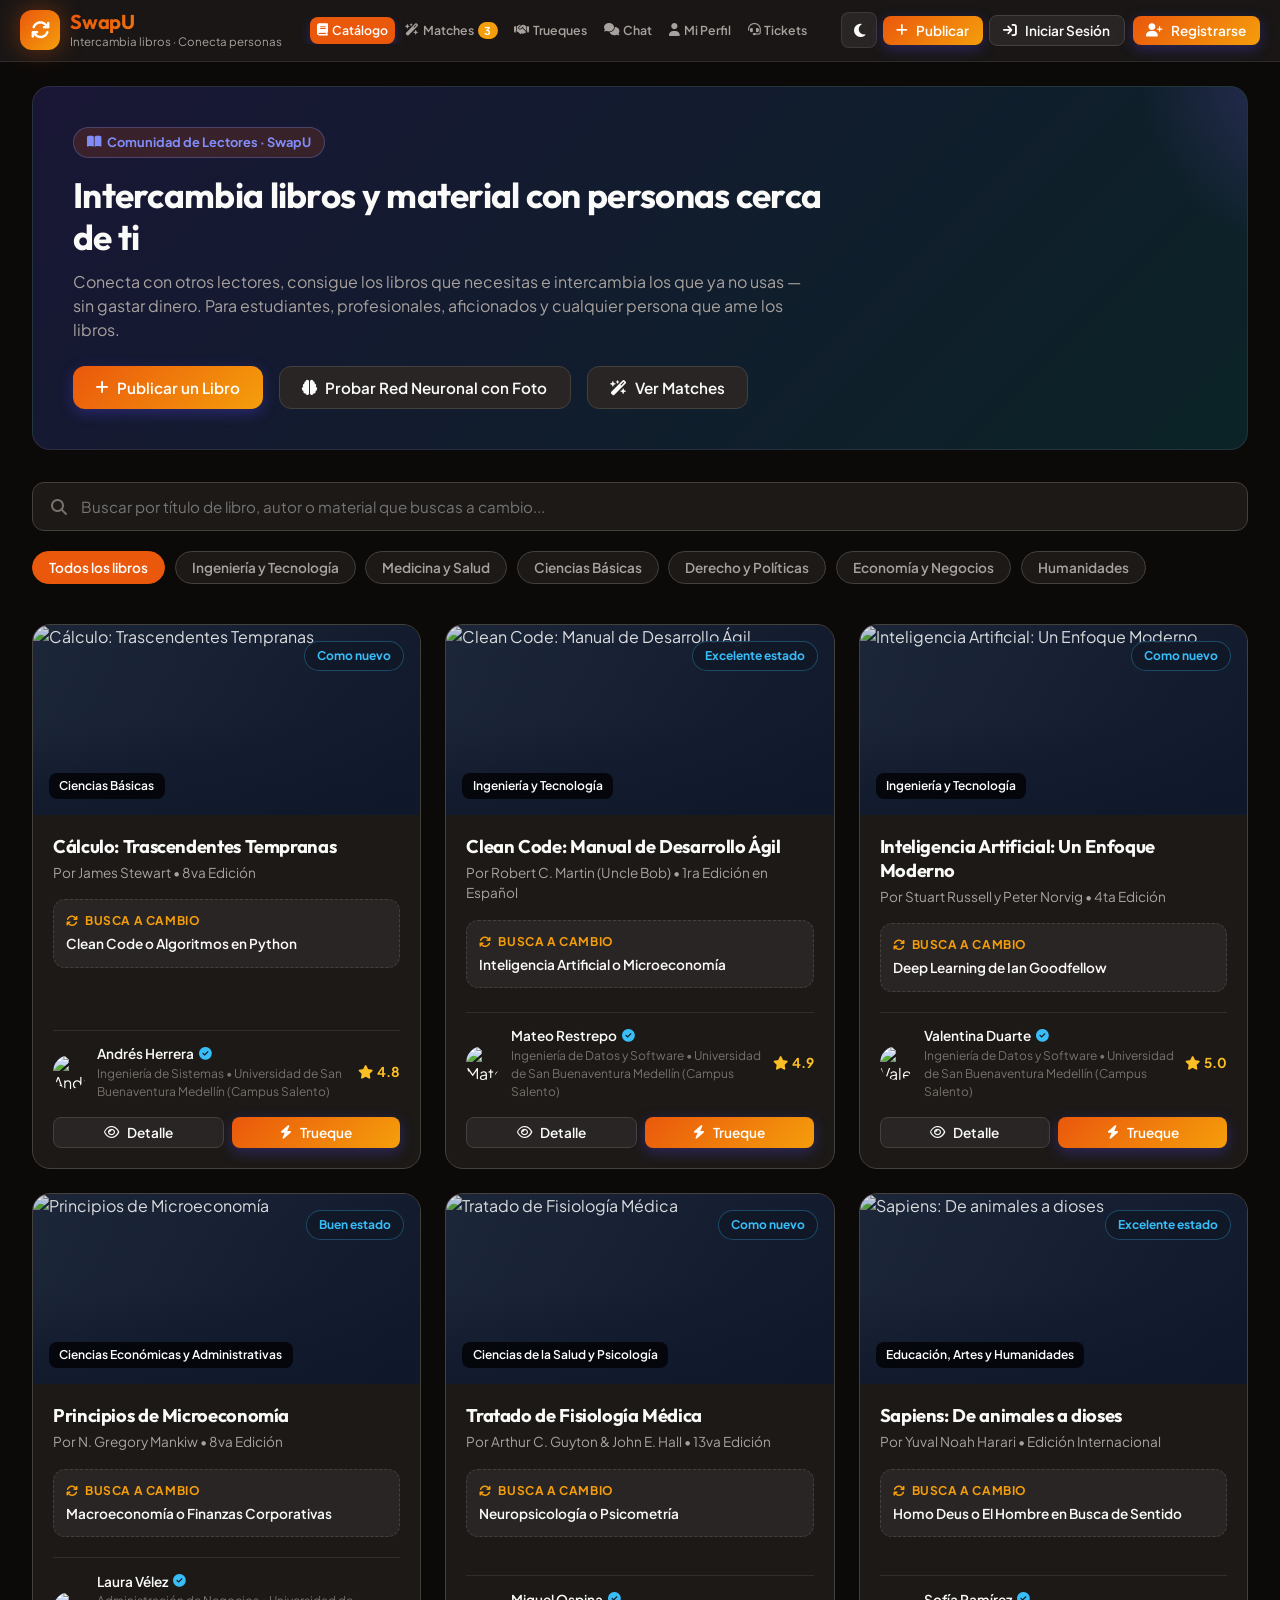
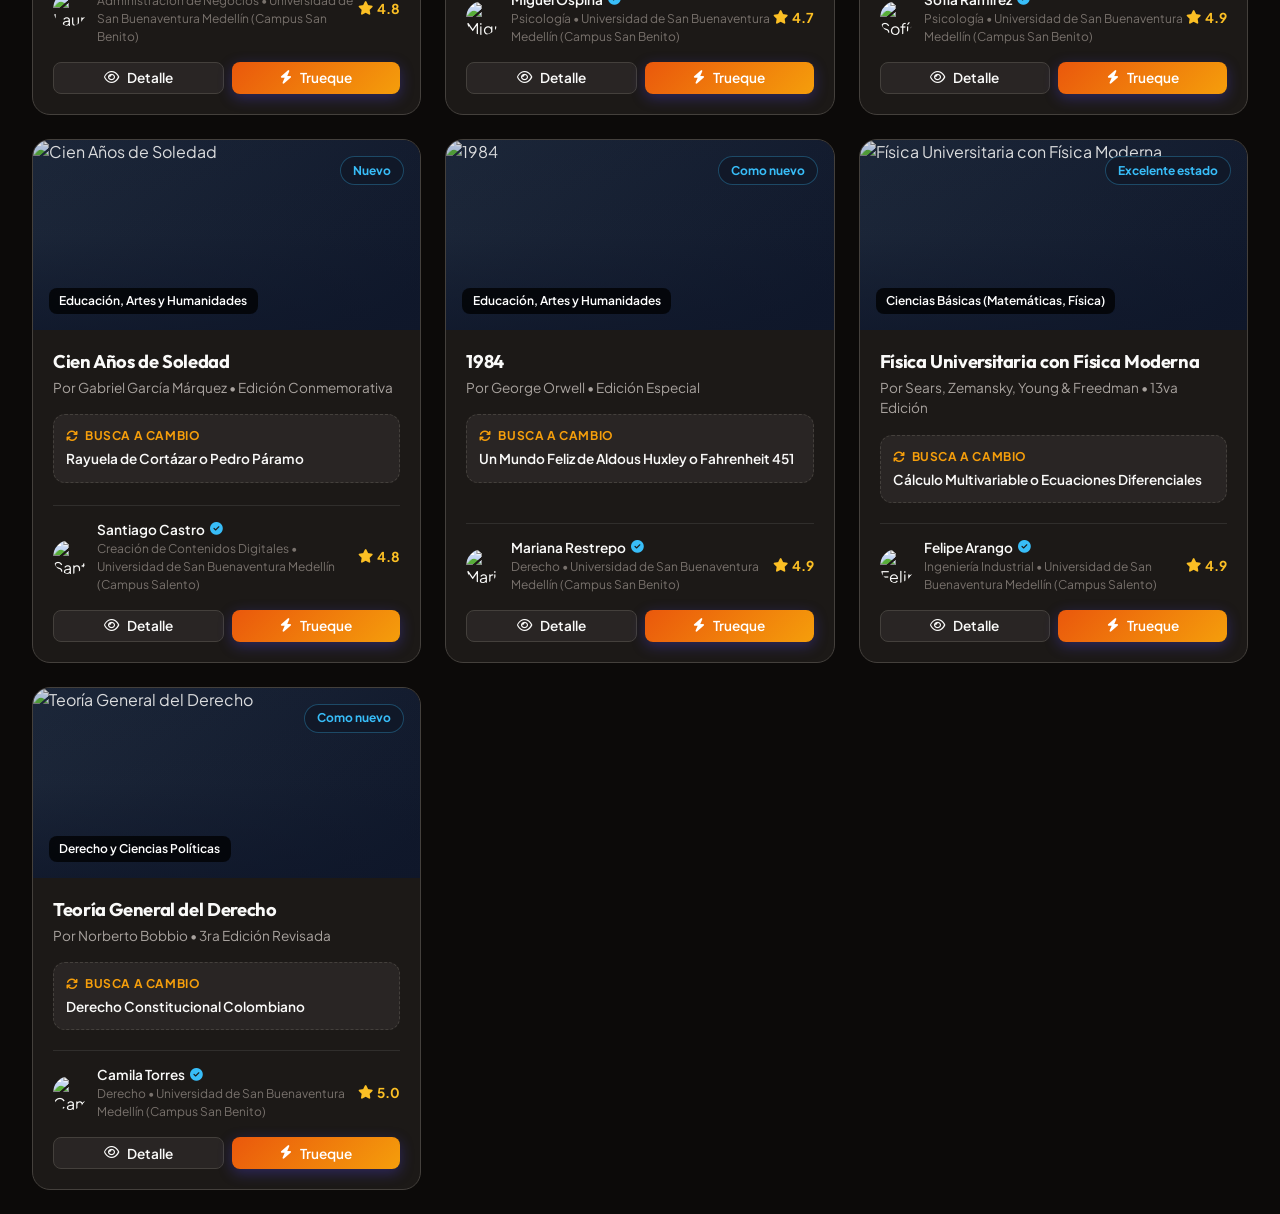
==== frontend/index.html @ c845e397 "feat(backend): adaptacion completa SWAPU, aislamiento sqlite para pruebas y ciclo de vida fastapi" ====
<!DOCTYPE html>
<html lang="es" data-theme="dark">
<head>
    <meta charset="UTF-8">
    <meta name="viewport" content="width=device-width, initial-scale=1.0">
    <title>SwapU • Intercambio de Libros y Material</title>
    <meta name="description" content="SwapU: plataforma de intercambio solidario de libros y material entre personas de toda Colombia. Matching inteligente, sin dinero, comunidad colaborativa.">

    <!-- Google Fonts -->
    <link rel="preconnect" href="https://fonts.googleapis.com">
    <link rel="preconnect" href="https://fonts.gstatic.com" crossorigin>
    <link href="https://fonts.googleapis.com/css2?family=Outfit:wght@400;500;600;700;800&family=Plus+Jakarta+Sans:wght@400;500;600;700&display=swap" rel="stylesheet">

    <!-- Font Awesome Icons -->
    <link rel="stylesheet" href="https://cdnjs.cloudflare.com/ajax/libs/font-awesome/6.5.1/css/all.min.css">

    <!-- Main Stylesheet -->
    <link rel="stylesheet" href="css/style.css?v=2.3">
</head>
<body>

    <!-- ======================================================================
         Header & Navigation (Desktop & Tablet)
         ====================================================================== -->
    <header class="app-header">
        <div class="header-container">
            <!-- Brand Logo -->
            <div class="brand-wrapper" onclick="app.navigateTo('catalog')">
                <div class="brand-icon">
                    <i class="fa-solid fa-arrows-rotate"></i>
                </div>
                <div class="brand-info">
                    <h1>SwapU</h1>
                    <span>Intercambia libros · Conecta personas</span>
                </div>
            </div>

            <!-- Desktop Nav Links -->
            <nav class="nav-links">
                <button class="nav-item active" data-nav="catalog" id="nav-btn-catalog">
                    <i class="fa-solid fa-book"></i> Catálogo
                </button>
                <button class="nav-item" data-nav="matches" id="nav-btn-matches">
                    <i class="fa-solid fa-wand-magic-sparkles"></i> Matches
                    <span class="nav-badge" id="matches-badge">3</span>
                </button>
                <button class="nav-item" data-nav="trades" id="nav-btn-trades">
                    <i class="fa-solid fa-handshake"></i> Trueques
                </button>
                <button class="nav-item" data-nav="chat" id="nav-btn-chat">
                    <i class="fa-solid fa-comments"></i> Chat
                    <span class="nav-badge" id="chat-badge" style="display: none;">0</span>
                </button>
                <button class="nav-item" data-nav="profile" id="nav-btn-profile">
                    <i class="fa-solid fa-user"></i> Mi Perfil
                </button>
                <button class="nav-item" data-nav="tickets" id="nav-btn-tickets">
                    <i class="fa-solid fa-headset"></i> Tickets
                    <span class="nav-badge" id="tickets-nav-badge" style="display: none; background: #f59e0b;">!</span>
                </button>
                <button class="nav-item" data-nav="admin" id="nav-admin-btn" style="display: none; color: #f87171;">
                    <i class="fa-solid fa-shield-halved"></i> Panel Admin
                </button>
            </nav>

            <!-- Header Actions -->
            <div class="header-actions">
                <!-- Theme Toggle -->
                <button class="btn-icon" id="theme-toggle-btn" title="Cambiar tema">
                    <i class="fa-solid fa-moon" id="theme-toggle-icon"></i>
                </button>

                <!-- Post Book Button -->
                <button class="btn btn-primary btn-sm" onclick="app.openPublishBookModal()" id="btn-header-publish">
                    <i class="fa-solid fa-plus"></i> Publicar
                </button>

                <!-- Guest Actions (Cuando no hay sesión iniciada) -->
                <div id="header-guest-box" style="display: flex; gap: 0.5rem; align-items: center;">
                    <button class="btn btn-secondary btn-sm" onclick="app.openLoginModal()" id="btn-guest-login">
                        <i class="fa-solid fa-arrow-right-to-bracket"></i> Iniciar Sesión
                    </button>
                    <button class="btn btn-primary btn-sm" onclick="app.openRegisterModal()" id="btn-guest-register">
                        <i class="fa-solid fa-user-plus"></i> Registrarse
                    </button>
                </div>

                <!-- User Profile Pill (Cuando la sesión está activa) -->
                <div id="header-user-box" style="display: none; align-items: center; gap: 0.6rem;">
                    <div class="user-profile-btn" onclick="app.navigateTo('profile')" id="btn-header-user">
                        <img src="" class="user-avatar-mini" id="header-user-avatar" alt="Avatar">
                        <span class="user-name-mini" id="header-user-name">Usuario</span>
                        <span class="status-badge confirmado" style="padding: 0.1rem 0.4rem; font-size: 0.68rem;" id="header-user-role">MIEMBRO</span>
                    </div>
                    <button class="btn-icon" onclick="app.logout()" title="Cerrar Sesión" style="width: 36px; height: 36px; color: var(--danger);">
                        <i class="fa-solid fa-arrow-right-from-bracket"></i>
                    </button>
                </div>
            </div>
        </div>
    </header>

    <!-- ======================================================================
         Main Views Container
         ====================================================================== -->
    <main class="main-content">

        <!-- ------------------------------------------------------------------
             VISTA 1: Catálogo de Libros y Material Académico
             ------------------------------------------------------------------ -->
        <section id="view-catalog" class="view-section active">
            <!-- Hero Banner -->
            <div class="hero-banner">
                <div class="hero-content">
                    <div class="hero-badge">
                        <i class="fa-solid fa-book-open"></i> Comunidad de Lectores · SwapU
                    </div>
                    <h2 class="hero-title">Intercambia libros y material con personas cerca de ti</h2>
                    <p class="hero-subtitle">Conecta con otros lectores, consigue los libros que necesitas e intercambia los que ya no usas — sin gastar dinero. Para estudiantes, profesionales, aficionados y cualquier persona que ame los libros.</p>
                    <div class="hero-actions">
                        <button class="btn btn-primary" onclick="app.openModal('publish-book-modal')">
                            <i class="fa-solid fa-plus"></i> Publicar un Libro
                        </button>
                        <button class="btn btn-secondary" onclick="app.openVerificationDemo()">
                            <i class="fa-solid fa-brain"></i> Probar Red Neuronal con Foto
                        </button>
                        <button class="btn btn-secondary" onclick="app.navigateTo('matches')">
                            <i class="fa-solid fa-wand-magic-sparkles"></i> Ver Matches
                        </button>
                    </div>
                </div>
            </div>


            <!-- Toolbar con Búsqueda y Píldoras de Categorías -->
            <div class="catalog-toolbar">
                <div class="search-box">
                    <i class="fa-solid fa-magnifying-glass"></i>
                    <input type="text" id="book-search-input" class="search-input" placeholder="Buscar por título de libro, autor o material que buscas a cambio...">
                </div>

                <div class="category-pills">
                    <button class="category-pill active" data-category="all">Todos los libros</button>
                    <button class="category-pill" data-category="1">Ingeniería y Tecnología</button>
                    <button class="category-pill" data-category="2">Medicina y Salud</button>
                    <button class="category-pill" data-category="3">Ciencias Básicas</button>
                    <button class="category-pill" data-category="4">Derecho y Políticas</button>
                    <button class="category-pill" data-category="5">Economía y Negocios</button>
                    <button class="category-pill" data-category="6">Humanidades</button>
                </div>
            </div>

            <!-- Grid de Libros -->
            <div class="books-grid" id="books-grid">
                <!-- Renderizado dinámico desde app.js -->
            </div>
        </section>

        <!-- ------------------------------------------------------------------
             VISTA 2: Matches Inteligentes y Porcentajes
             ------------------------------------------------------------------ -->
        <section id="view-matches" class="view-section">
            <div style="margin-bottom: 2rem;">
                <h2>Coincidencias y Matches Inteligentes</h2>
                <p style="color: var(--text-secondary); margin-top: 0.35rem;">
                    Nuestro algoritmo correlaciona automáticamente los libros que tienes disponibles con los materiales que otras personas están buscando en tu zona.
                </p>
            </div>

            <div class="matches-container" id="matches-list">
                <!-- Renderizado dinámico con medidor de porcentaje circular -->
            </div>
        </section>

        <!-- ------------------------------------------------------------------
             VISTA 3: Propuestas y Seguimiento de Trueques
             ------------------------------------------------------------------ -->
        <section id="view-trades" class="view-section">
            <div style="display: flex; justify-content: space-between; align-items: center; margin-bottom: 1.5rem; flex-wrap: wrap; gap: 1rem;">
                <div>
                    <h2>Gestor de Intercambios</h2>
                    <p style="color: var(--text-secondary);">Supervisa el estado de tus propuestas, coordina entregas y califica a las personas con quienes intercambiaste.</p>
                </div>
                <button class="btn btn-primary btn-sm" onclick="app.navigateTo('catalog')">
                    <i class="fa-solid fa-magnifying-glass"></i> Explorar más libros
                </button>
            </div>

            <!-- Filtros de Estado -->
            <div class="trade-tabs">
                <button class="trade-tab active" data-trade-status="todos">Todos</button>
                <button class="trade-tab" data-trade-status="propuesto">Propuestos 🟡</button>
                <button class="trade-tab" data-trade-status="confirmado">Confirmados 🔵</button>
                <button class="trade-tab" data-trade-status="completado">Completados 🟢</button>
                <button class="trade-tab" data-trade-status="rechazado">Rechazados 🔴</button>
            </div>

            <!-- Listado de Trueques -->
            <div id="trades-list">
                <!-- Renderizado dinámico -->
            </div>
        </section>

        <!-- ------------------------------------------------------------------
             VISTA 4: Chat Asociado al Intercambio
             ------------------------------------------------------------------ -->
        <section id="view-chat" class="view-section">
            <div style="margin-bottom: 1.5rem;">
                <h2>Chat de Intercambio</h2>
                <p style="color: var(--text-secondary);">Comunícate en tiempo real con la persona con quien realizas el trueque para acordar lugar y hora de entrega.</p>
            </div>

            <div class="chat-container">
                <!-- Barra lateral de intercambios -->
                <div class="chat-sidebar" id="chat-sidebar">
                    <div class="chat-sidebar-header" style="display: flex; justify-content: space-between; align-items: center;">
                        <h4 style="font-size: 0.95rem;">Tus Trueques Activos</h4>
                        <button class="btn-icon chat-mobile-toggle" onclick="app.toggleChatSidebar()" style="display: none; width: 32px; height: 32px;" title="Cerrar lista">
                            <i class="fa-solid fa-xmark"></i>
                        </button>
                    </div>
                    <div class="chat-list" id="chat-conversation-list">
                        <!-- Renderizado dinámico -->
                    </div>
                </div>

                <!-- Ventana principal de chat -->
                <div class="chat-main">
                    <div class="chat-main-header">
                        <div style="display: flex; align-items: center; gap: 0.75rem; min-width: 0;">
                            <button class="btn-icon chat-mobile-toggle" onclick="app.toggleChatSidebar()" title="Ver conversaciones" style="display: none; width: 34px; height: 34px; flex-shrink: 0;">
                                <i class="fa-solid fa-bars"></i>
                            </button>
                            <div style="min-width: 0;">
                                <div style="display: flex; align-items: center; gap: 0.5rem;">
                                    <h3 id="chat-partner-name" style="font-size: 1.05rem; line-height: 1.2; white-space: nowrap; overflow: hidden; text-overflow: ellipsis; margin: 0;">Compañero</h3>
                                    <span id="chat-partner-presence" class="chat-presence offline">
                                        <span class="presence-dot"></span>
                                        <span class="presence-text">Desconectado</span>
                                    </span>
                                </div>
                                <span id="chat-trade-details" style="font-size: 0.76rem; color: var(--text-secondary); white-space: nowrap; overflow: hidden; text-overflow: ellipsis; display: block; margin-top: 2px;">Cargando trueque...</span>
                            </div>
                        </div>
                        <div style="display: flex; align-items: center; gap: 0.5rem; flex-shrink: 0;">
                            <button class="btn btn-secondary btn-sm" onclick="app.navigateTo('trades')">
                                <i class="fa-solid fa-clipboard-check"></i> <span class="hide-mobile">Ver Estado</span>
                            </button>
                        </div>
                    </div>

                    <!-- Aviso de Chat Bloqueado hasta que el trueque esté en curso -->
                    <div id="chat-lock-banner" class="chat-locked-notice" style="display: none;">
                        <div class="chat-locked-icon">
                            <i class="fa-solid fa-lock"></i>
                        </div>
                        <div>
                            <strong style="color: var(--primary); display: block; font-size: 0.95rem;">Chat No Disponible Todavía</strong>
                            <span style="font-size: 0.85rem; color: var(--text-secondary);">
                                Este canal de comunicación se activará automáticamente cuando la otra persona <strong>confirme y acepte</strong> la propuesta y el trueque pase a estado <strong>"EN CURSO"</strong>.
                            </span>
                        </div>
                    </div>

                    <!-- Mensajes -->
                    <div class="chat-messages" id="chat-messages-body">
                        <!-- Mensajes cargados por app.js -->
                    </div>

                    <!-- Indicador de escritura en tiempo real P2P -->
                    <div id="chat-typing-indicator" class="chat-typing-wrapper" style="display: none;">
                        <div class="chat-typing-bubble">
                            <span class="typing-dot"></span>
                            <span class="typing-dot"></span>
                            <span class="typing-dot"></span>
                        </div>
                        <span id="chat-typing-text" class="chat-typing-text">Compañero está escribiendo...</span>
                    </div>

                    <!-- Sugerencias de respuestas rápidas -->
                    <div class="chat-quick-replies" id="chat-quick-replies-area">
                        <button class="quick-reply-chip">¿Dónde nos encontramos para la entrega?</button>
                        <button class="quick-reply-chip">¿A qué hora te queda bien hoy?</button>
                        <button class="quick-reply-chip">Ya estoy en el punto de encuentro.</button>
                        <button class="quick-reply-chip">El libro está en excelente estado.</button>
                    </div>

                    <!-- Caja de Envío -->
                    <div class="chat-input-area" id="chat-input-container">
                        <input type="text" id="chat-input" class="chat-input" placeholder="Escribe un mensaje para coordinar la entrega...">
                        <button class="btn btn-primary" id="chat-send-btn" style="border-radius: var(--radius-full); width: 44px; height: 44px; padding: 0;">
                            <i class="fa-solid fa-paper-plane"></i>
                        </button>
                    </div>
                </div>
            </div>

        </section>

        <!-- ------------------------------------------------------------------
             VISTA 5: Perfil con Verificación y Reputación
             ------------------------------------------------------------------ -->
        
        <!-- ------------------------------------------------------------------
             VISTA TICKETS: Centro de Tickets de Revisión de Libros
             ------------------------------------------------------------------ -->
        <section id="view-tickets" class="view-section">
            <div style="background: linear-gradient(135deg, rgba(99, 102, 241, 0.12), rgba(168, 85, 247, 0.08)); border: 1px solid var(--border-color); border-radius: var(--radius-lg); padding: 1.75rem; margin-bottom: 2rem;">
                <div style="display: flex; justify-content: space-between; align-items: center; flex-wrap: wrap; gap: 1rem;">
                    <div>
                        <h2 style="margin: 0; font-size: 1.6rem; display: flex; align-items: center; gap: 0.6rem;">
                            <i class="fa-solid fa-headset" style="color: var(--primary);"></i>
                            Centro de Tickets y Revisión de Libros
                        </h2>
                        <p style="margin: 0.35rem 0 0; color: var(--text-secondary); font-size: 0.92rem; max-width: 650px;">
                            Canal de comunicación directa entre estudiantes y moderadores para resolver dudas, aclarar fotos y validar publicaciones en revisión.
                        </p>
                    </div>
                    <div style="display: flex; gap: 0.75rem;">
                        <button class="btn btn-secondary" onclick="app.renderTicketsView()" style="display: flex; align-items: center; gap: 0.4rem;">
                            <i class="fa-solid fa-rotate"></i> Actualizar
                        </button>
                    </div>
                </div>

                <!-- Barra de Filtros -->
                <div style="display: flex; gap: 0.5rem; flex-wrap: wrap; margin-top: 1.25rem;">
                    <button class="btn btn-sm btn-outline active" id="ticket-filter-btn-all" onclick="app.filterTicketsByStatus('')">Todos</button>
                    <button class="btn btn-sm btn-outline" id="ticket-filter-btn-esperando" onclick="app.filterTicketsByStatus('esperando_estudiante')">Esperando mi respuesta</button>
                    <button class="btn btn-sm btn-outline" id="ticket-filter-btn-revision" onclick="app.filterTicketsByStatus('en_revision')">En revisión</button>
                    <button class="btn btn-sm btn-outline" id="ticket-filter-btn-abierto" onclick="app.filterTicketsByStatus('abierto')">Abiertos</button>
                    <button class="btn btn-sm btn-outline" id="ticket-filter-btn-resuelto" onclick="app.filterTicketsByStatus('resuelto')">Resueltos / Cerrados</button>
                </div>
            </div>

            <!-- Listado Principal de Tickets -->
            <div id="tickets-view-container" style="display: grid; gap: 1rem;">
                <!-- Se inyecta dinámicamente -->
            </div>
        </section>

        <section id="view-profile" class="view-section">
            <div class="profile-card">
                <div class="profile-cover"></div>
                <div class="profile-header-content">
                    <img src="" id="prof-avatar-img" class="profile-avatar-large" alt="Avatar">
                    <div class="profile-main-meta">
                        <div style="display: flex; align-items: center; gap: 0.6rem; flex-wrap: wrap;">
                            <h2 class="profile-name" style="margin: 0;">
                                <span id="prof-name">Cargando...</span>
                            </h2>
                            <span id="prof-badge-comunidad" class="badge" style="padding: 0.25rem 0.65rem; border-radius: 999px; font-size: 0.78rem; font-weight: 700;">
                                <!-- Dinámico -->
                            </span>
                            <span id="prof-badge-perfil" class="badge" style="padding: 0.25rem 0.65rem; border-radius: 999px; font-size: 0.78rem; font-weight: 700;">
                                <!-- Dinámico -->
                            </span>
                        </div>
                        <p style="color: var(--text-secondary); margin-top: 0.35rem; font-size: 0.92rem;">
                            <i class="fa-solid fa-graduation-cap" style="color: var(--primary); margin-right: 0.3rem;"></i>
                            <span id="prof-carrera">Carrera no especificada</span><span id="prof-facultad-wrap" style="display: none;"> • <span id="prof-facultad"></span></span> • <span id="prof-univ">Universidad no especificada</span>
                            <span id="prof-semestre-wrap" style="display: none;"> • <strong id="prof-semestre" style="color: var(--text-primary);"></strong></span>
                        </p>
                        <p style="color: var(--text-muted); font-size: 0.85rem; margin-top: 0.2rem;">
                            <i class="fa-regular fa-envelope" style="margin-right: 0.3rem;"></i> <span id="prof-email">usuario@ejemplo.com</span>
                            <span style="margin: 0 0.5rem;">•</span>
                            <i class="fa-brands fa-whatsapp" style="color: #25d366; margin-right: 0.3rem;"></i> <span id="prof-tel">No registrado</span>
                        </p>
                    </div>
                    <div>
                        <button class="btn btn-secondary btn-sm" onclick="app.openEditProfile()">
                            <i class="fa-solid fa-pen"></i> Editar Perfil
                        </button>
                    </div>
                </div>

                <div class="profile-stats-grid">
                    <div class="profile-stat-box">
                        <div class="stat-value" id="prof-stat-trades">0</div>
                        <div class="stat-label">Trueques Completados</div>
                    </div>
                    <div class="profile-stat-box">
                        <div class="stat-value" id="prof-stat-rating" style="color: #fbbf24;">5.0 ★</div>
                        <div class="stat-label">Reputación Académica</div>
                        <div id="prof-stat-reputacion-nivel" style="margin-top: 0.35rem; font-size: 0.8rem; font-weight: 700; text-transform: uppercase;"></div>
                    </div>
                    <div class="profile-stat-box">
                        <div class="stat-value" id="prof-stat-comunidad" style="font-size: 1.15rem; font-weight: 700;">Verificado</div>
                        <div class="stat-label">Estado de Comunidad</div>
                    </div>
                    <div class="profile-stat-box">
                        <div class="stat-value" id="prof-stat-perfil" style="font-size: 1.15rem; font-weight: 700;">Completo</div>
                        <div class="stat-label">Completitud del Perfil</div>
                    </div>
                </div>

                <!-- Tarjeta de Acción: Distintivo de Estudiante Verificado (Opcional) -->
                <div id="prof-carnet-card" style="display: none; margin: 1.5rem 1.5rem 0.5rem 1.5rem; padding: 1.25rem; background: linear-gradient(135deg, rgba(234, 88, 12, 0.06), rgba(99, 102, 241, 0.06)); border: 1px dashed rgba(99, 102, 241, 0.35); border-radius: var(--radius-md);">
                    <div style="display: flex; gap: 1rem; align-items: flex-start; flex-wrap: wrap;">
                        <div style="width: 44px; height: 44px; border-radius: 50%; background: var(--primary); color: white; display: flex; align-items: center; justify-content: center; font-size: 1.3rem; flex-shrink: 0;">
                            <i class="fa-solid fa-id-card"></i>
                        </div>
                        <div style="flex: 1; min-width: 250px;">
                            <div style="display: flex; justify-content: space-between; align-items: center; flex-wrap: wrap; gap: 0.5rem; margin-bottom: 0.35rem;">
                                <h4 style="margin: 0; font-size: 1.05rem; color: var(--text-primary);">Distintivo de Estudiante Verificado (opcional)</h4>
                                <div id="prof-carnet-badge-pill"></div>
                            </div>
                            <p style="margin: 0 0 0.85rem 0; font-size: 0.85rem; color: var(--text-secondary); line-height: 1.5;">
                                La verificación de comunidad es <strong>opcional</strong>; no es requerida para publicar libros ni proponer trueques. Al verificar tu condición estudiantil obtienes beneficios adicionales: <strong>hasta 10 publicaciones activas</strong> (en lugar de 3), <strong>prioridad en el motor de matching</strong> con estudiantes de tu misma universidad y el distintivo oficial en tu perfil.
                            </p>

                            <!-- Contenedor solo visible si está verificado -->
                            <div id="prof-verificado-only" style="display: none; margin: 0.75rem 0;">
                                <span class="badge" style="padding: 0.45rem 0.9rem; border-radius: 999px; font-size: 0.88rem; font-weight: 700; background: linear-gradient(135deg, #22c55e, #16a34a); color: #fff;">
                                    <i class="fa-solid fa-graduation-cap" style="margin-right: 0.4rem;"></i>Estudiante Verificado <span id="prof-verificado-univ"></span>
                                </span>
                            </div>

                            <!-- Estado detallado: sin verificar, carné en revisión, rechazado (con motivo) -->
                            <div id="prof-carnet-status" style="margin-bottom: 0.85rem;"></div>

                            <!-- Formulario de subida de carné (oculto si ya está verificado) -->
                            <form id="form-upload-carnet" onsubmit="event.preventDefault(); app.submitUploadCarnet();" style="display: flex; flex-direction: column; gap: 0.75rem;">
                                <div style="display: flex; gap: 0.75rem; align-items: center; flex-wrap: wrap;">
                                    <input type="file" id="carnet-file-input" accept=".jpg,.jpeg,.png,image/jpeg,image/png" onchange="app.onCarnetFileSelected(this)" style="display: none;">
                                    <button type="button" class="btn btn-secondary btn-sm" onclick="document.getElementById('carnet-file-input').click()">
                                        <i class="fa-solid fa-file-image"></i> Seleccionar Carné (JPG/PNG)
                                    </button>
                                    <span style="font-size: 0.78rem; color: var(--text-muted);">Máximo 10 MB. Formatos permitidos: JPG o PNG.</span>
                                </div>

                                <!-- Vista previa estilizada -->
                                <div id="carnet-preview-container" style="display: none; align-items: center; gap: 0.85rem; padding: 0.6rem; background: var(--bg-surface-elevated); border: 1px solid var(--border-color); border-radius: var(--radius-sm); max-width: 400px;">
                                    <img id="carnet-preview-img" src="" alt="Vista previa del carné" style="max-height: 75px; max-width: 120px; object-fit: contain; border-radius: 4px; border: 1px solid var(--border-light);">
                                    <div style="flex: 1; min-width: 0;">
                                        <div id="carnet-preview-name" style="font-size: 0.82rem; font-weight: 600; white-space: nowrap; overflow: hidden; text-overflow: ellipsis; color: var(--text-primary);"></div>
                                        <div id="carnet-preview-size" style="font-size: 0.75rem; color: var(--text-muted);"></div>
                                        <button type="button" class="btn btn-link btn-sm" onclick="app.clearCarnetFile()" style="font-size: 0.75rem; color: var(--danger); padding: 0; text-decoration: underline; background: none; border: none; cursor: pointer; margin-top: 0.2rem;">
                                            <i class="fa-solid fa-trash-can"></i> Quitar selección
                                        </button>
                                    </div>
                                </div>

                                <!-- Aviso de Privacidad y Eliminación -->
                                <div style="padding: 0.65rem 0.85rem; background: rgba(59, 130, 246, 0.08); border-left: 3px solid #3b82f6; border-radius: 4px; font-size: 0.78rem; color: var(--text-secondary); line-height: 1.45;">
                                    <i class="fa-solid fa-shield-halved" style="color: #3b82f6; margin-right: 0.35rem;"></i>
                                    <strong>Aviso de Privacidad:</strong> Puedes tapar tu número de documento de identidad antes de subir la foto. El carné únicamente es visualizado por el equipo de moderación y <strong>se elimina de manera permanente e inmediata al finalizar la revisión</strong>.
                                </div>

                                <div>
                                    <button type="submit" class="btn btn-primary btn-sm" id="btn-upload-carnet">
                                        <i class="fa-solid fa-cloud-arrow-up"></i> Enviar Carné a Revisión
                                    </button>
                                </div>
                            </form>

                            <!-- Validación por código de correo institucional (solo si es correo institucional y no confirmado) -->
                            <div id="prof-codigo-seccion" style="display: none; margin-top: 1rem; padding-top: 0.85rem; border-top: 1px dashed rgba(99, 102, 241, 0.25);">
                                <h5 style="margin: 0 0 0.25rem 0; font-size: 0.9rem; color: var(--text-primary);"><i class="fa-solid fa-envelope-circle-check" style="color: var(--primary); margin-right: 0.3rem;"></i>Confirmación por correo institucional</h5>
                                <p style="margin: 0 0 0.5rem 0; font-size: 0.8rem; color: var(--text-secondary);">Ingresa el código numérico de 6 dígitos que enviamos a tu correo institucional:</p>
                                <form id="form-confirmar-codigo" onsubmit="event.preventDefault(); app.submitConfirmarCodigo();" style="display: flex; gap: 0.65rem; align-items: center; flex-wrap: wrap;">
                                    <input type="text" id="confirm-code-input" inputmode="numeric" pattern="[0-9]*" maxlength="6" placeholder="123456" class="form-control" style="max-width: 130px; font-size: 1rem; text-align: center; letter-spacing: 3px; font-weight: bold;" required>
                                    <button type="submit" class="btn btn-primary btn-sm" id="btn-confirm-code">
                                        <i class="fa-solid fa-circle-check"></i> Validar Código
                                    </button>
                                    <button type="button" class="btn btn-secondary btn-sm" id="btn-reenviar-codigo" onclick="app.reenviarCodigo()" style="font-size: 0.8rem;">
                                        <i class="fa-solid fa-arrow-rotate-right"></i> <span id="lbl-reenviar-codigo">Reenviar código</span>
                                    </button>
                                </form>
                            </div>
                        </div>
                    </div>
                </div>
            </div>

            <!-- Resumen de Reputación y Reseñas Recibidas -->
            <div style="display: grid; grid-template-columns: repeat(auto-fit, minmax(320px, 1fr)); gap: 1.5rem; margin-bottom: 2rem;">
                <div>
                    <h3 style="margin-bottom: 1rem;">Mis Publicaciones Activas</h3>
                    <div id="prof-my-books">
                        <!-- Publicaciones propias -->
                    </div>
                </div>

                <div>
                    <h3 style="margin-bottom: 1rem;">Reseñas de Compañeros</h3>
                    <div class="reviews-list" id="prof-reviews-list">
                        <!-- Reseñas -->
                    </div>
                </div>
            </div>
        </section>

        <!-- ------------------------------------------------------------------
             VISTA 6: Panel de Administración (Acceso Restringido)
             ------------------------------------------------------------------ -->
        <section id="view-admin" class="view-section">
            <!-- Pantalla de Acceso Denegado (si no es admin) -->
            <div id="admin-restricted-view" class="admin-restricted-notice" style="display: none;">
                <i class="fa-solid fa-lock" style="font-size: 3rem; color: var(--danger); margin-bottom: 1rem;"></i>
                <h3>Acceso Restringido al Panel de Administración</h3>
                <p style="color: var(--text-secondary); margin: 0.75rem 0 1.5rem 0;">
                    Solo los usuarios con rol de <strong>Administrador</strong> tienen permisos para gestionar usuarios, roles y monitorizar la infraestructura.
                </p>
                <button class="btn btn-primary" onclick="app.loginAsAdmin()">
                    <i class="fa-solid fa-key"></i> Iniciar sesión como Administrador (Demo)
                </button>
            </div>

            <!-- Contenido del Panel Admin (Visible solo para rol admin) -->
            <div id="admin-content-view">
                <div class="admin-header">
                    <div>
                        <h2>Administración y moderación</h2>
                        <p style="color: var(--text-secondary);">Supervisión de usuarios, auditoría y salud del backend FastAPI.</p>
                    </div>
                    <div id="admin-backend-status">
                        <!-- Health badge -->
                    </div>
                </div>

                <div id="admin-management-content">
                <!-- KPIs -->
                <div class="admin-kpi-grid">
                    <div class="kpi-card">
                        <div class="kpi-icon" style="background: var(--primary-light); color: var(--primary);">
                            <i class="fa-solid fa-users"></i>
                        </div>
                        <div>
                            <div style="font-size: 1.6rem; font-weight: 800;">148</div>
                            <div style="font-size: 0.8rem; color: var(--text-secondary);">Usuarios Registrados</div>
                        </div>
                    </div>
                    <div class="kpi-card">
                        <div class="kpi-icon" style="background: var(--warning-light); color: var(--warning);">
                            <i class="fa-solid fa-book-bookmark"></i>
                        </div>
                        <div>
                            <div style="font-size: 1.6rem; font-weight: 800;">86</div>
                            <div style="font-size: 0.8rem; color: var(--text-secondary);">Libros en Oferta</div>
                        </div>
                    </div>
                    <div class="kpi-card">
                        <div class="kpi-icon" style="background: var(--success-light); color: var(--success);">
                            <i class="fa-solid fa-handshake"></i>
                        </div>
                        <div>
                            <div style="font-size: 1.6rem; font-weight: 800;">64</div>
                            <div style="font-size: 0.8rem; color: var(--text-secondary);">Trueques Exitosos</div>
                        </div>
                    </div>
                    <div class="kpi-card">
                        <div class="kpi-icon" style="background: rgba(139, 92, 246, 0.12); color: var(--accent);">
                            <i class="fa-solid fa-star"></i>
                        </div>
                        <div>
                            <div style="font-size: 1.6rem; font-weight: 800;">4.92 ★</div>
                            <div style="font-size: 0.8rem; color: var(--text-secondary);">Reputación Global</div>
                        </div>
                    </div>
                </div>

                <!-- Tabla de Gestión de Usuarios -->
                <h3 style="margin-bottom: 1rem;">Directorio de Usuarios y Roles</h3>
                <div class="table-responsive">
                    <table class="admin-table">
                        <thead>
                            <tr>
                                <th>ID</th>
                                <th>Usuario / Correo</th>
                                <th>Carrera</th>
                                <th>Rol Asignado</th>
                                <th>Estado</th>
                                <th>Acción Administrativa</th>
                            </tr>
                        </thead>
                        <tbody id="admin-users-table-body">
                            <!-- Filas dinámicas -->
                        </tbody>
                    </table>
                </div>
                </div>

                <h3 style="margin: 2rem 0 1rem;">Verificación de libros pendientes</h3>
                <div id="admin-book-verification-queue" style="display:grid; gap:1rem;">
                    <p style="color:var(--text-muted);">Cargando evidencias...</p>
                </div>
                <!-- SECCIÓN: TICKETS DE REVISIÓN CON ESTUDIANTES -->
                <div style="margin-top: 2rem; background: var(--bg-surface-elevated); border: 1px solid var(--border-color); border-radius: var(--radius-md); padding: 1.25rem;">
                    <div style="display: flex; justify-content: space-between; align-items: center; flex-wrap: wrap; gap: 0.75rem; margin-bottom: 1rem;">
                        <div>
                            <h3 style="margin: 0; display: flex; align-items: center; gap: 0.5rem; font-size: 1.15rem;">
                                <i class="fa-solid fa-headset" style="color: var(--primary);"></i>
                                Tickets de Revisión de Libros
                            </h3>
                            <p style="margin: 0.2rem 0 0; color: var(--text-secondary); font-size: 0.82rem;">
                                Canales de comunicación directa con los estudiantes sobre libros observados o en revisión.
                            </p>
                        </div>
                        <div style="display: flex; gap: 0.5rem; align-items: center;">
                            <select id="admin-tickets-filter-status" class="form-control" style="font-size: 0.82rem; padding: 0.35rem 0.65rem;" onchange="app.loadAdminTickets()">
                                <option value="">Todos los estados</option>
                                <option value="abierto">Abiertos</option>
                                <option value="esperando_estudiante">Esperando al estudiante</option>
                                <option value="en_revision">En revisión</option>
                                <option value="resuelto">Resueltos</option>
                                <option value="cerrado">Cerrados</option>
                            </select>
                            <button class="btn btn-secondary btn-sm" onclick="app.loadAdminTickets()" title="Recargar tickets">
                                <i class="fa-solid fa-rotate"></i>
                            </button>
                        </div>
                    </div>
                    <div id="admin-tickets-list" style="display: grid; gap: 0.75rem;">
                        <p style="color: var(--text-muted); font-size: 0.85rem;">Cargando tickets de revisión...</p>
                    </div>
                </div>


                <!-- ==========================================================
                     SECCIÓN: SISTEMA AUDITOR (REGLA DE LAS 5W)
                     ========================================================== -->
                <div style="margin-top: 2.5rem; border-top: 2px solid var(--border-color); padding-top: 1.5rem;">
                    <div style="display: flex; justify-content: space-between; align-items: center; flex-wrap: wrap; gap: 1rem; margin-bottom: 1.25rem;">
                        <div>
                            <h3 style="margin: 0; display: flex; align-items: center; gap: 0.5rem;">
                                <i class="fa-solid fa-shield-halved" style="color: var(--primary);"></i>
                                Bitácora del Sistema Auditor (Regla de las 5W)
                            </h3>
                            <p style="margin: 0.25rem 0 0; color: var(--text-secondary); font-size: 0.85rem;">
                                Trazabilidad integral de seguridad: <strong>Who</strong> (Quién), <strong>What</strong> (Qué), <strong>When</strong> (Cuándo), <strong>Where</strong> (Dónde), <strong>Why</strong> (Por qué).
                            </p>
                        </div>
                        <div style="display: flex; gap: 0.5rem;">
                            <button class="btn btn-secondary btn-sm" onclick="app.loadAuditLogs(true)">
                                <i class="fa-solid fa-arrows-rotate"></i> Actualizar Bitácora
                            </button>
                        </div>
                    </div>

                    <!-- KPIs 5W de Auditoría -->
                    <div class="admin-kpi-grid" style="margin-bottom: 1.5rem;">
                        <div class="kpi-card">
                            <div class="kpi-icon" style="background: rgba(59, 130, 246, 0.12); color: #3b82f6;">
                                <i class="fa-solid fa-list-check"></i>
                            </div>
                            <div>
                                <div id="audit-kpi-total" style="font-size: 1.4rem; font-weight: 800;">0</div>
                                <div style="font-size: 0.75rem; color: var(--text-secondary);">Eventos Auditados</div>
                            </div>
                        </div>
                        <div class="kpi-card">
                            <div class="kpi-icon" style="background: rgba(16, 185, 129, 0.12); color: #10b981;">
                                <i class="fa-solid fa-circle-check"></i>
                            </div>
                            <div>
                                <div id="audit-kpi-exitosos" style="font-size: 1.4rem; font-weight: 800;">0</div>
                                <div style="font-size: 0.75rem; color: var(--text-secondary);">Operaciones Exitosas</div>
                            </div>
                        </div>
                        <div class="kpi-card">
                            <div class="kpi-icon" style="background: rgba(239, 68, 68, 0.12); color: #ef4444;">
                                <i class="fa-solid fa-triangle-exclamation"></i>
                            </div>
                            <div>
                                <div id="audit-kpi-fallidos" style="font-size: 1.4rem; font-weight: 800;">0</div>
                                <div style="font-size: 0.75rem; color: var(--text-secondary);">Eventos Fallidos (4xx/5xx)</div>
                            </div>
                        </div>
                        <div class="kpi-card">
                            <div class="kpi-icon" style="background: rgba(245, 158, 11, 0.12); color: #f59e0b;">
                                <i class="fa-solid fa-lock"></i>
                            </div>
                            <div>
                                <div id="audit-kpi-bloqueados" style="font-size: 1.4rem; font-weight: 800;">0</div>
                                <div style="font-size: 0.75rem; color: var(--text-secondary);">Bloqueos (401/403)</div>
                            </div>
                        </div>
                    </div>

                    <!-- Barra de Filtros 5W -->
                    <div style="display: flex; gap: 0.75rem; flex-wrap: wrap; margin-bottom: 1rem; align-items: center;">
                        <input id="audit-filter-search" type="text" class="form-control" style="flex: 1; min-width: 220px;" placeholder="Buscar por Endpoint, IP, Usuario, Detalle..." onkeyup="if(event.key === 'Enter') app.filterAuditLogs()">
                        <select id="audit-filter-action" class="form-control" style="width: auto; min-width: 180px;" onchange="app.filterAuditLogs()">
                            <option value="">Todas las acciones (What)</option>
                            <option value="INICIO_SESION">INICIO_SESION</option>
                            <option value="REGISTRO_USUARIO">REGISTRO_USUARIO</option>
                            <option value="PROPONER_TRUEQUE">PROPONER_TRUEQUE</option>
                            <option value="CONFIRMAR_TRUEQUE">CONFIRMAR_TRUEQUE</option>
                            <option value="COMPLETAR_TRUEQUE">COMPLETAR_TRUEQUE</option>
                            <option value="ENVIAR_MENSAJE_CHAT">ENVIAR_MENSAJE_CHAT</option>
                            <option value="CREAR_PUBLICACION">CREAR_PUBLICACION</option>
                            <option value="SUBIR_EVIDENCIA_LIBRO">SUBIR_EVIDENCIA_LIBRO</option>
                            <option value="MODERACION_LIBRO_IA">MODERACION_LIBRO_IA</option>
                        </select>
                        <select id="audit-filter-status" class="form-control" style="width: auto;" onchange="app.filterAuditLogs()">
                            <option value="todos">Todos los estados</option>
                            <option value="solo_errores">Solo errores (Why)</option>
                        </select>
                        <button class="btn btn-primary btn-sm" onclick="app.filterAuditLogs()">
                            <i class="fa-solid fa-magnifying-glass"></i> Filtrar
                        </button>
                    </div>

                    <!-- Tabla de Auditoría 5W -->
                    <div class="table-responsive">
                        <table class="admin-table">
                            <thead>
                                <tr>
                                    <th>When (Cuándo)</th>
                                    <th>Who (Quién / IP)</th>
                                    <th>What (Acción / Recurso)</th>
                                    <th>Where (Dónde)</th>
                                    <th>Why (Resultado / HTTP)</th>
                                    <th>Detalle 5W</th>
                                </tr>
                            </thead>
                            <tbody id="admin-audit-table-body">
                                <tr><td colspan="6" style="text-align: center; color: var(--text-muted);">Cargando registros de auditoría...</td></tr>
                            </tbody>
                        </table>
                    </div>
                </div>
            </div>

        </section>

    </main>

    <!-- ======================================================================
         Mobile Bottom Navigation Bar
         ====================================================================== -->
    <div class="mobile-bottom-bar">
        <div class="mobile-nav-items">
            <button class="mobile-nav-item active" data-nav="catalog">
                <i class="fa-solid fa-book"></i>
                <span>Libros</span>
            </button>
            <button class="mobile-nav-item" data-nav="matches">
                <i class="fa-solid fa-wand-magic-sparkles"></i>
                <span>Matches</span>
            </button>
            <button class="mobile-nav-item" data-nav="trades">
                <i class="fa-solid fa-handshake"></i>
                <span>Trueques</span>
            </button>
            <button class="mobile-nav-item" data-nav="chat">
                <i class="fa-solid fa-comments"></i>
                <span>Chat</span>
            </button>
            <button class="mobile-nav-item" data-nav="profile">
                <i class="fa-solid fa-user"></i>
                <span>Perfil</span>
            </button>
        </div>
    </div>

    <!-- ======================================================================
         MODALES
         ====================================================================== -->

    <!-- Modal 1: Iniciar Sesión -->
    <div class="modal-backdrop" id="login-modal">
        <div class="modal-box">
            <div class="modal-header">
                <div style="display: flex; align-items: center; gap: 0.6rem;">
                    <i class="fa-solid fa-arrow-right-to-bracket" style="color: var(--primary); font-size: 1.25rem;"></i>
                    <h3 style="margin: 0; font-size: 1.2rem; font-weight: 700;">Iniciar Sesión</h3>
                </div>
                <button class="btn-icon" onclick="app.closeModal('login-modal')"><i class="fa-solid fa-xmark"></i></button>
            </div>

            <div class="modal-body">
                <!-- Social Login Buttons -->
                <div style="text-align: center; margin-bottom: 0.75rem;">
                    <span style="font-size: 0.85rem; color: var(--text-secondary); font-weight: 600;">Ingreso rápido con redes sociales:</span>
                </div>
                <div class="social-buttons-grid">
                    <button class="social-btn google" onclick="app.socialLogin('google')" id="btn-login-google">
                        <i class="fa-brands fa-google"></i> Google / Gmail
                    </button>
                    <button class="social-btn facebook" onclick="app.socialLogin('facebook')" id="btn-login-fb">
                        <i class="fa-brands fa-facebook-f"></i> Facebook
                    </button>
                </div>

                <div style="display: flex; align-items: center; gap: 1rem; margin-bottom: 1.25rem;">
                    <hr style="flex: 1; border: none; border-top: 1px solid var(--border-light);">
                    <span style="font-size: 0.8rem; color: var(--text-muted);">o con correo electrónico</span>
                    <hr style="flex: 1; border: none; border-top: 1px solid var(--border-light);">
                </div>

                <!-- Formulario de Login -->
                <form id="auth-form-login" onsubmit="event.preventDefault(); app.submitLogin();">
                    <div class="form-group">
                        <label class="form-label">Correo electrónico:</label>
                        <input type="email" id="login-email" class="form-control" placeholder="tu.correo@ejemplo.com" required autocomplete="email">
                    </div>
                    <div class="form-group">
                        <label class="form-label">Contraseña:</label>
                        <input type="password" id="login-password" class="form-control" placeholder="••••••••" required autocomplete="current-password">
                    </div>
                    <button type="submit" class="btn btn-primary" style="width: 100%;">
                        <i class="fa-solid fa-arrow-right-to-bracket"></i> Iniciar Sesión
                    </button>
                </form>

                <div style="text-align: center; margin-top: 1.25rem; font-size: 0.875rem; color: var(--text-secondary);">
                    ¿No tienes una cuenta aún? 
                    <a href="javascript:void(0)" onclick="app.switchToRegister()" style="color: var(--primary); font-weight: 600; text-decoration: underline;">Regístrate aquí</a>
                </div>
            </div>
        </div>
    </div>

    <!-- Modal 1B: Registrarse -->
    <div class="modal-backdrop" id="register-modal">
        <div class="modal-box">
            <div class="modal-header">
                <div style="display: flex; align-items: center; gap: 0.6rem;">
                    <i class="fa-solid fa-user-plus" style="color: var(--primary); font-size: 1.25rem;"></i>
                    <h3 style="margin: 0; font-size: 1.2rem; font-weight: 700;">Crear Cuenta en SwapU</h3>
                </div>
                <button class="btn-icon" onclick="app.closeModal('register-modal')"><i class="fa-solid fa-xmark"></i></button>
            </div>

            <div class="modal-body">
                <!-- Social Login Buttons -->
                <div style="text-align: center; margin-bottom: 0.75rem;">
                    <span style="font-size: 0.85rem; color: var(--text-secondary); font-weight: 600;">Registro rápido con redes sociales:</span>
                </div>
                <div class="social-buttons-grid">
                    <button class="social-btn google" onclick="app.socialLogin('google')" id="btn-reg-google">
                        <i class="fa-brands fa-google"></i> Google / Gmail
                    </button>
                    <button class="social-btn facebook" onclick="app.socialLogin('facebook')" id="btn-reg-fb">
                        <i class="fa-brands fa-facebook-f"></i> Facebook
                    </button>
                </div>

                <div style="display: flex; align-items: center; gap: 1rem; margin-bottom: 1.25rem;">
                    <hr style="flex: 1; border: none; border-top: 1px solid var(--border-light);">
                    <span style="font-size: 0.8rem; color: var(--text-muted);">o completa tus datos</span>
                    <hr style="flex: 1; border: none; border-top: 1px solid var(--border-light);">
                </div>

                <!-- Aviso de Comunidad Institucional -->
                <div style="background: rgba(99, 102, 241, 0.08); border: 1px solid rgba(99, 102, 241, 0.25); border-radius: var(--radius-md); padding: 0.75rem 0.9rem; margin-bottom: 1rem; font-size: 0.8rem; line-height: 1.4; color: var(--text-secondary);">
                    <i class="fa-solid fa-graduation-cap" style="color: var(--primary); margin-right: 0.35rem;"></i>
                    <strong>Comunidad y Estudiantes:</strong> Todos los usuarios (incluyendo cuentas de Gmail) pueden publicar y proponer trueques. Si además te registras con correo institucional o subes tu carné, obtendrás el distintivo de <em>Estudiante Verificado</em> para un matching académico más preciso.
                </div>

                <!-- Formulario de Registro -->
                <form id="auth-form-register" onsubmit="event.preventDefault(); app.submitRegister();">
                    <div class="form-group">
                        <label class="form-label">Nombre completo (*):</label>
                        <input type="text" id="reg-name" class="form-control" placeholder="Ej. Juan Pérez" required autocomplete="name">
                    </div>
                    <div class="form-group">
                        <label class="form-label">Correo electrónico (*):</label>
                        <input type="email" id="reg-email" class="form-control" placeholder="estudiante@tau.usbmed.edu.co" required autocomplete="email" oninput="app.onRegisterEmailInput(this.value)">
                    </div>
                    <div class="form-group">
                        <label class="form-label">Contraseña (*):</label>
                        <input type="password" id="reg-password" class="form-control" placeholder="Mínimo 6 caracteres" required autocomplete="new-password">
                    </div>
                    <!-- Información Académica y Contacto (Conectada y Unificada) -->
                    <div style="background: rgba(255, 255, 255, 0.03); border: 1px solid var(--border-light); border-radius: var(--radius-md); padding: 0.9rem; margin-bottom: 1.1rem;">
                        <div style="font-size: 0.82rem; font-weight: 700; color: var(--text-primary); margin-bottom: 0.75rem; display: flex; align-items: center; gap: 0.4rem; letter-spacing: 0.3px; text-transform: uppercase;">
                            <i class="fa-solid fa-graduation-cap" style="color: var(--primary);"></i> Información Académica y Contacto
                        </div>

                        <div style="display: grid; grid-template-columns: 1fr 1fr; gap: 0.75rem; margin-bottom: 0.75rem;">
                            <div class="form-group" style="margin-bottom: 0;">
                                <label class="form-label">Universidad o Institución:</label>
                                <input type="text" id="reg-univ" class="form-control" placeholder="Ej. Universidad de San Buenaventura Medellín (USBMED)">
                            </div>
                            <div class="form-group" style="margin-bottom: 0;">
                                <label class="form-label">Facultad USB Medellín:</label>
                                <select id="reg-facultad" class="form-control" onchange="app.onFacultadChange('reg')">
                                    <option value="">Seleccionar facultad...</option>
                                </select>
                            </div>
                        </div>

                        <div style="display: grid; grid-template-columns: 1fr 1fr; gap: 0.75rem; margin-bottom: 0.75rem;">
                            <div class="form-group" style="margin-bottom: 0;">
                                <label class="form-label">Carrera / Programa:</label>
                                <select id="reg-carrera" class="form-control">
                                    <option value="">Seleccionar carrera...</option>
                                </select>
                            </div>
                            <div class="form-group" style="margin-bottom: 0;">
                                <label class="form-label">Semestre actual:</label>
                                <select id="reg-semestre" class="form-control">
                                    <option value="">Seleccionar...</option>
                                    <option value="1">1° Semestre</option>
                                    <option value="2">2° Semestre</option>
                                    <option value="3">3° Semestre</option>
                                    <option value="4">4° Semestre</option>
                                    <option value="5">5° Semestre</option>
                                    <option value="6">6° Semestre</option>
                                    <option value="7">7° Semestre</option>
                                    <option value="8">8° Semestre</option>
                                    <option value="9">9° Semestre</option>
                                    <option value="10">10° Semestre o superior</option>
                                </select>
                            </div>
                        </div>

                        <div class="form-group" style="margin-bottom: 0;">
                            <label class="form-label">Teléfono / WhatsApp de contacto:</label>
                            <input type="text" id="reg-tel" class="form-control" placeholder="+57 300 123 4567" autocomplete="tel">
                            <small style="color: var(--text-muted); font-size: 0.76rem;">Conectado a tu perfil para coordinar las entregas de trueques.</small>
                        </div>
                    </div>
                    <button type="submit" class="btn btn-primary" style="width: 100%;">
                        <i class="fa-solid fa-user-plus"></i> Crear Cuenta
                    </button>
                </form>

                <div style="text-align: center; margin-top: 1.25rem; font-size: 0.875rem; color: var(--text-secondary);">
                    ¿Ya tienes una cuenta? 
                    <a href="javascript:void(0)" onclick="app.switchToLogin()" style="color: var(--primary); font-weight: 600; text-decoration: underline;">Inicia sesión aquí</a>
                </div>
            </div>
        </div>
    </div>

    <!-- Modal 2: Publicar Libro -->
    <div class="modal-backdrop" id="publish-book-modal">
        <div class="modal-box">
            <div class="modal-header">
                <h3>Publicar Libro para Intercambio</h3>
                <button class="btn-icon" onclick="app.closeModal('publish-book-modal')"><i class="fa-solid fa-xmark"></i></button>
            </div>
            <div class="modal-body">
                <!-- Banner de IA -->
                <div style="background: linear-gradient(135deg, rgba(99, 102, 241, 0.12), rgba(234, 88, 12, 0.12)); border: 1px solid rgba(234, 88, 12, 0.35); border-radius: var(--radius-md); padding: 0.85rem 1rem; margin-bottom: 1.25rem; display: flex; align-items: center; gap: 0.85rem;">
                    <div style="width: 42px; height: 42px; border-radius: 50%; background: var(--primary); display: flex; align-items: center; justify-content: center; flex-shrink: 0; color: white;">
                        <i class="fa-solid fa-microchip" style="font-size: 1.25rem;"></i>
                    </div>
                    <div>
                        <strong style="font-size: 0.92rem; color: var(--text-primary); display: block;">Verificación Antifraude con Red Neuronal (MobileNetV3 + OCR)</strong>
                        <span style="font-size: 0.8rem; color: var(--text-secondary);">
                            El libro requiere verificación fotográfica. Puedes adjuntar las fotos aquí mismo o al presionar continuar se generará tu código de seguridad único.
                        </span>
                    </div>
                </div>

                <form onsubmit="event.preventDefault(); app.submitNewBook();">
                    <div class="form-group">
                        <label class="form-label">Título del libro o material:</label>
                        <input type="text" id="new-book-titulo" class="form-control" placeholder="Ej. Física Universitaria Vol. 1" required>
                    </div>
                    <div class="form-group">
                        <label class="form-label">Autor(es):</label>
                        <input type="text" id="new-book-autor" class="form-control" placeholder="Ej. Sears & Zemansky">
                    </div>
                    <div style="display: grid; grid-template-columns: 1fr 1fr; gap: 1rem;">
                        <div class="form-group">
                            <label class="form-label">Categoría:</label>
                            <select id="new-book-categoria" class="form-control">
                                <option value="1">Ingeniería y Tecnología</option>
                                <option value="2">Medicina y Salud</option>
                                <option value="3" selected>Ciencias Básicas</option>
                                <option value="4">Derecho y Políticas</option>
                                <option value="5">Economía y Negocios</option>
                                <option value="6">Humanidades</option>
                            </select>
                        </div>
                        <div class="form-group">
                            <label class="form-label">Estado del ejemplar:</label>
                            <select id="new-book-estado" class="form-control">
                                <option value="Nuevo">Nuevo (sellado)</option>
                                <option value="Como nuevo" selected>Como nuevo</option>
                                <option value="Buen estado">Buen estado</option>
                                <option value="Aceptable">Aceptable</option>
                            </select>
                        </div>
                    </div>
                    <div style="display: grid; grid-template-columns: 1fr 1fr; gap: 1rem;">
                        <div class="form-group">
                            <label class="form-label">ISBN (Opcional):</label>
                            <input type="text" id="new-book-isbn" class="form-control" placeholder="978-...">
                        </div>
                        <div class="form-group">
                            <label class="form-label">Edición:</label>
                            <input type="text" id="new-book-edicion" class="form-control" placeholder="Ej. 13va Edición">
                        </div>
                    </div>
                    <div class="form-group">
                        <label class="form-label" style="color: var(--warning);">¿Qué libro o material buscas a cambio? (*):</label>
                        <input type="text" id="new-book-buscado" class="form-control" placeholder="Ej. Álgebra Lineal de Grossman o libro afín" required>
                    </div>
                    <div class="form-group">
                        <label class="form-label">Descripción adicional o notas:</label>
                        <textarea id="new-book-descripcion" class="form-control" rows="3" placeholder="Indica si tiene subrayados, forro o anotaciones útiles..."></textarea>
                    </div>

                    <!-- Sección de Subida de Foto para la Portada -->
                    <div style="background: var(--bg-surface-elevated); border: 1px dashed var(--border-color); border-radius: var(--radius-md); padding: 1rem; margin-bottom: 1.25rem;">
                        <h4 style="font-size: 0.9rem; margin-bottom: 0.75rem; display: flex; align-items: center; gap: 0.5rem; color: var(--text-primary);">
                            <i class="fa-solid fa-camera" style="color: var(--primary);"></i> Foto de Portada (Opcional en este paso):
                        </h4>
                        <div class="form-group" style="margin-bottom: 0;">
                            <label class="form-label" style="font-size: 0.82rem;"><i class="fa-solid fa-image"></i> Foto de Portada del libro:</label>
                            <input type="file" id="new-book-cover-direct" class="form-control" accept="image/jpeg,image/png,image/webp">
                        </div>
                        <span style="display: block; font-size: 0.76rem; color: var(--text-muted); margin-top: 0.5rem;">
                            <i class="fa-solid fa-circle-info"></i> La foto de la página legal / ISBN con el código te la pediremos en el siguiente paso para la Red Neuronal.
                        </span>
                    </div>

                    <button type="submit" class="btn btn-primary" id="btn-submit-publish-book" style="width: 100%; display: flex; align-items: center; justify-content: center; gap: 0.6rem;">
                        <i class="fa-solid fa-brain"></i> Publicar y Verificar con Red Neuronal
                    </button>
                </form>
            </div>
        </div>
    </div>

    <!-- Modal: Verificación fotográfica -->
    <!-- Modal: Verificación fotográfica con IA -->
    <div class="modal-backdrop" id="book-verification-modal">
        <div class="modal-box" style="max-width: 520px;">
            <div class="modal-header">
                <div style="display: flex; align-items: center; gap: 0.6rem;">
                    <i class="fa-solid fa-brain" style="color: var(--primary); font-size: 1.25rem;"></i>
                    <h3 style="margin: 0;">Verificación con Red Neuronal</h3>
                </div>
                <button class="btn-icon" onclick="app.closeModal('book-verification-modal')"><i class="fa-solid fa-xmark"></i></button>
            </div>
            <div class="modal-body">
                <!-- Fase 1: Formulario y Código -->
                <div id="book-verification-form-container">
                    <p id="book-verification-instructions" style="color: var(--text-secondary); font-size: 0.9rem; line-height: 1.5;"></p>
                    
                    <div style="margin: 1.2rem 0; padding: 1.2rem; text-align: center; background: linear-gradient(135deg, rgba(99, 102, 241, 0.1), rgba(168, 85, 247, 0.1)); border: 2px dashed var(--primary); border-radius: var(--radius-md);">
                        <span style="display:block; color:var(--text-muted); font-size:.82rem; margin-bottom: 0.35rem; font-weight: 500;">
                            <i class="fa-solid fa-pen"></i> Escribe este código en una hoja junto al libro:
                        </span>
                        <strong id="book-verification-code" style="font-size: 2.2rem; letter-spacing: .35rem; color: var(--primary); font-family: monospace;"></strong>
                        <span style="display:block; color: #a5b4fc; font-size: .75rem; margin-top: 0.35rem;">
                            La Red Neuronal y el OCR validarán el libro y este código
                        </span>
                    </div>

                    <form id="book-verification-form" onsubmit="event.preventDefault(); app.submitBookVerification();">
                        <input type="hidden" id="book-verification-publication-id">
                        <input type="hidden" id="book-verification-id">
                        <div class="form-group">
                            <label class="form-label" style="font-weight: 600;">
                                <i class="fa-solid fa-camera"></i> Foto de portada con el código escrito al lado:
                            </label>
                            <input type="file" id="book-verification-cover" class="form-control" accept="image/jpeg,image/png,image/webp" required>
                        </div>
                        <div class="form-group">
                            <label class="form-label" style="font-weight: 600;">
                                <i class="fa-solid fa-barcode"></i> Foto de página legal / ISBN con el código al lado:
                            </label>
                            <input type="file" id="book-verification-isbn" class="form-control" accept="image/jpeg,image/png,image/webp" required>
                        </div>
                        <button type="submit" id="book-verification-submit-btn" class="btn btn-primary" style="width: 100%; margin-top: 0.5rem; display: flex; align-items: center; justify-content: center; gap: 0.6rem;">
                            <i class="fa-solid fa-microchip"></i> Verificar con Red Neuronal
                        </button>
                    </form>
                    <p style="color:var(--text-muted); font-size:.78rem; margin-top:1rem; line-height: 1.4;">
                        <i class="fa-solid fa-shield-halved"></i> Fotos privadas protegidas. MobileNetV3 clasificará la imagen y EasyOCR autenticará el código sin intervención humana.
                    </p>
                </div>

                <!-- Fase 2: Progreso de Análisis con IA -->
                <div id="book-verification-ai-status" style="display: none; text-align: center; padding: 2rem 1rem;">
                    <div style="width: 60px; height: 60px; margin: 0 auto 1.5rem auto; border: 4px solid rgba(99,102,241,0.2); border-top-color: var(--primary); border-radius: 50%; animation: spin 1s linear infinite;"></div>
                    <h4 style="font-size: 1.15rem; margin-bottom: 0.5rem; color: var(--text-primary);">Ejecutando Red Neuronal...</h4>
                    <p style="color: var(--text-secondary); font-size: 0.88rem; max-width: 380px; margin: 0 auto;" id="ai-loading-step">
                        1. Clasificando estructura del libro con MobileNetV3...
                    </p>
                </div>

                <!-- Fase 3: Resultado de la Verificación con IA -->
                <div id="book-verification-ai-result" style="display: none; padding: 0.5rem 0;"></div>
            </div>
        </div>
    </div>

    <div class="modal-backdrop" id="review-book-photos-modal">
        <div class="modal-box" style="max-width:900px;">
            <div class="modal-header">
                <h3>Fotos privadas del libro</h3>
                <button class="btn-icon" onclick="app.closeVerificationPhotos()"><i class="fa-solid fa-xmark"></i></button>
            </div>
            <div class="modal-body" style="display:grid;grid-template-columns:repeat(auto-fit,minmax(240px,1fr));gap:1rem;">
                <figure><figcaption>Portada</figcaption><img id="review-book-cover-photo" alt="Portada del libro" style="width:100%;height:auto;"></figure>
                <figure><figcaption>Página legal / ISBN</figcaption><img id="review-book-isbn-photo" alt="Página legal con ISBN" style="width:100%;height:auto;"></figure>
            </div>
        </div>
    </div>

    <!-- Modal 3: Detalle de Libro -->
    <div class="modal-backdrop" id="book-detail-modal">
        <div class="modal-box">
            <div class="modal-header">
                <h3>Detalle de la Publicación</h3>
                <button class="btn-icon" onclick="app.closeModal('book-detail-modal')"><i class="fa-solid fa-xmark"></i></button>
            </div>
            <div class="modal-body" id="book-detail-content">
                <!-- Contenido dinámico -->
            </div>
        </div>
    </div>

    <!-- Modal 4: Proponer Trueque -->
    <div class="modal-backdrop" id="propose-trade-modal">
        <div class="modal-box">
            <div class="modal-header">
                <h3>Proponer Intercambio de Libros</h3>
                <button class="btn-icon" onclick="app.closeModal('propose-trade-modal')"><i class="fa-solid fa-xmark"></i></button>
            </div>
            <div class="modal-body">
                <form onsubmit="event.preventDefault(); app.submitTradeProposal();">
                    <input type="hidden" id="trade-prop-user-id">
                    <input type="hidden" id="trade-prop-publicacion-destino-id">
                    <div class="form-group">
                        <label class="form-label">Destinatario:</label>
                        <input type="text" id="trade-prop-user-recibe" class="form-control" readonly style="opacity: 0.8;">
                    </div>
                    <div class="form-group">
                        <label class="form-label">Libro que deseas recibir:</label>
                        <input type="text" id="trade-prop-book-recibe" class="form-control" readonly style="opacity: 0.8; font-weight: 700;">
                    </div>
                    <div class="form-group">
                        <label class="form-label" style="color: var(--primary);">Publicación tuya que ofreces a cambio (*):</label>
                        <select id="trade-prop-book-propone" class="form-control" required></select>
                    </div>
                    <p style="color: var(--text-secondary); margin-bottom: 1rem;">
                        Podrás coordinar el punto de encuentro con la otra persona desde la conversación.
                    </p>
                    <button type="submit" class="btn btn-primary" style="width: 100%;">
                        <i class="fa-solid fa-paper-plane"></i> Enviar Propuesta de Trueque
                    </button>
                </form>
            </div>
        </div>
    </div>

    <!-- Modal 5: Calificar Trueque -->
    <div class="modal-backdrop" id="rate-trade-modal">
        <div class="modal-box">
            <div class="modal-header">
                <h3>Calificar Intercambio Post-Trueque</h3>
                <button class="btn-icon" onclick="app.closeModal('rate-trade-modal')"><i class="fa-solid fa-xmark"></i></button>
            </div>
            <div class="modal-body">
                <p style="color: var(--text-secondary); margin-bottom: 1.5rem; text-align: center;">
                    Tu valoración fomenta la confianza y fortalece la reputación comunitaria en la plataforma.
                </p>
                <div style="display: flex; justify-content: center; gap: 0.75rem; font-size: 2.2rem; margin-bottom: 1.5rem; cursor: pointer;">
                    <i class="fa-solid fa-star star-select-btn" data-star-val="1"></i>
                    <i class="fa-solid fa-star star-select-btn" data-star-val="2"></i>
                    <i class="fa-solid fa-star star-select-btn" data-star-val="3"></i>
                    <i class="fa-solid fa-star star-select-btn" data-star-val="4"></i>
                    <i class="fa-solid fa-star star-select-btn" data-star-val="5"></i>
                </div>
                <div class="form-group">
                    <label class="form-label">Reseña o comentario sobre el intercambio:</label>
                    <textarea id="rate-review-text" class="form-control" rows="3" placeholder="Ej. Muy puntual, el libro estaba tal como se describió en la publicación..."></textarea>
                </div>
                <button class="btn btn-primary" onclick="app.submitTradeRating()" style="width: 100%;">
                    <i class="fa-solid fa-check"></i> Registrar Calificación
                </button>
            </div>
        </div>
    </div>

    <!-- Modal 6: Editar Perfil -->
    <div class="modal-backdrop" id="edit-profile-modal">
        <div class="modal-box">
            <div class="modal-header">
                <h3>Editar Información del Perfil</h3>
                <button class="btn-icon" onclick="app.closeModal('edit-profile-modal')"><i class="fa-solid fa-xmark"></i></button>
            </div>
            <div class="modal-body">
                <form onsubmit="event.preventDefault(); app.submitEditProfile();">
                    <div class="form-group">
                        <label class="form-label">Nombre completo (*):</label>
                        <input type="text" id="edit-prof-name" class="form-control" placeholder="Ej. Juan Pérez" required>
                    </div>
                    <!-- Información Académica y Contacto (Conectada y Unificada) -->
                    <div style="background: rgba(255, 255, 255, 0.03); border: 1px solid var(--border-light); border-radius: var(--radius-md); padding: 0.9rem; margin-bottom: 1.1rem;">
                        <div style="font-size: 0.82rem; font-weight: 700; color: var(--text-primary); margin-bottom: 0.75rem; display: flex; align-items: center; gap: 0.4rem; letter-spacing: 0.3px; text-transform: uppercase;">
                            <i class="fa-solid fa-graduation-cap" style="color: var(--primary);"></i> Información Académica y Contacto
                        </div>

                        <div style="display: grid; grid-template-columns: 1fr 1fr; gap: 0.75rem; margin-bottom: 0.75rem;">
                            <div class="form-group" style="margin-bottom: 0;">
                                <label class="form-label">Universidad o Institución (*):</label>
                                <input type="text" id="edit-prof-univ" class="form-control" placeholder="Ej. Universidad de San Buenaventura Medellín (USBMED)" required>
                            </div>
                            <div class="form-group" style="margin-bottom: 0;">
                                <label class="form-label">Facultad USB Medellín:</label>
                                <select id="edit-prof-facultad" class="form-control" onchange="app.onFacultadChange('edit')">
                                    <option value="">Seleccionar facultad...</option>
                                </select>
                            </div>
                        </div>

                        <div style="display: grid; grid-template-columns: 1fr 1fr; gap: 0.75rem; margin-bottom: 0.75rem;">
                            <div class="form-group" style="margin-bottom: 0;">
                                <label class="form-label">Carrera / Programa (*):</label>
                                <select id="edit-prof-carrera" class="form-control" required>
                                    <option value="">Seleccionar carrera...</option>
                                </select>
                            </div>
                            <div class="form-group" style="margin-bottom: 0;">
                                <label class="form-label">Semestre actual:</label>
                                <select id="edit-prof-semestre" class="form-control">
                                    <option value="">No especificado</option>
                                    <option value="1">1° Semestre</option>
                                    <option value="2">2° Semestre</option>
                                    <option value="3">3° Semestre</option>
                                    <option value="4">4° Semestre</option>
                                    <option value="5">5° Semestre</option>
                                    <option value="6">6° Semestre</option>
                                    <option value="7">7° Semestre</option>
                                    <option value="8">8° Semestre</option>
                                    <option value="9">9° Semestre</option>
                                    <option value="10">10° Semestre o superior</option>
                                </select>
                            </div>
                        </div>

                        <div class="form-group" style="margin-bottom: 0;">
                            <label class="form-label">Teléfono / WhatsApp de contacto (*):</label>
                            <input type="text" id="edit-prof-tel" class="form-control" placeholder="+57 300 123 4567" required autocomplete="tel">
                            <small style="color: var(--text-muted); font-size: 0.76rem;">Requerido para coordinar puntos de entrega de trueques.</small>
                        </div>
                    </div>
                    <button type="submit" class="btn btn-primary" style="width: 100%;">
                        <i class="fa-solid fa-floppy-disk"></i> Guardar Cambios del Perfil
                    </button>
                </form>
            </div>
        </div>
    </div>
    <!-- Modal 7: Detalle de Registro de Auditoría (5W) -->
    <div class="modal-backdrop" id="audit-detail-modal">
        <div class="modal-box" style="max-width: 650px;">
            <div class="modal-header">
                <div style="display: flex; align-items: center; gap: 0.6rem;">
                    <i class="fa-solid fa-clipboard-check" style="color: var(--primary); font-size: 1.25rem;"></i>
                    <h3 style="margin: 0; font-size: 1.2rem; font-weight: 700;">Desglose de Auditoría — Regla 5W</h3>
                </div>
                <button class="btn-icon" onclick="app.closeModal('audit-detail-modal')"><i class="fa-solid fa-xmark"></i></button>
            </div>
            <div class="modal-body" id="audit-modal-body">
                <!-- Se inyecta dinámicamente -->
            </div>
        </div>
    </div>

    
    <!-- ==================================================================
         MODAL: CONVERSACIÓN DE TICKET DE REVISIÓN
         ================================================================== -->
    <div class="modal-backdrop" id="ticket-modal">
        <div class="modal-box" style="max-width: 720px; width: 95%; max-height: 90vh; display: flex; flex-direction: column;">
            <div class="modal-header" style="border-bottom: 1px solid var(--border-color); padding-bottom: 0.85rem;">
                <div style="display: flex; flex-direction: column; gap: 0.25rem;">
                    <div style="display: flex; align-items: center; gap: 0.6rem; flex-wrap: wrap;">
                        <h3 id="ticket-modal-subject" style="margin: 0; font-size: 1.15rem;">Ticket de Revisión</h3>
                        <span id="ticket-modal-status-badge" class="status-badge">Estado</span>
                        <span id="ticket-modal-priority-badge" class="badge" style="font-size: 0.75rem;">Prioridad</span>
                    </div>
                    <div id="ticket-modal-book-info" style="font-size: 0.82rem; color: var(--text-secondary);">
                        <!-- Libro y usuario -->
                    </div>
                </div>
                <button class="btn-icon" onclick="app.closeModal('ticket-modal')"><i class="fa-solid fa-xmark"></i></button>
            </div>
            
            <div class="modal-body" style="flex: 1; overflow-y: auto; padding: 1rem; display: flex; flex-direction: column; gap: 0.85rem;" id="ticket-messages-container">
                <!-- Mensajes del hilo -->
            </div>

            <div style="padding: 1rem; border-top: 1px solid var(--border-color); background: var(--bg-surface-elevated); border-radius: 0 0 var(--radius-lg) var(--radius-lg);">
                <form onsubmit="event.preventDefault(); app.submitTicketMessage();">
                    <div style="display: flex; gap: 0.5rem; margin-bottom: 0.6rem;">
                        <textarea id="ticket-reply-input" class="form-control" placeholder="Escribe tu mensaje o respuesta para la revisión..." rows="2" style="resize: none; flex: 1;" required></textarea>
                        <button type="submit" class="btn btn-primary" style="align-self: flex-end; height: 50px; padding: 0 1.25rem;">
                            <i class="fa-solid fa-paper-plane"></i>
                        </button>
                    </div>
                    <div id="ticket-mod-actions" style="display: flex; justify-content: space-between; align-items: center; flex-wrap: wrap; gap: 0.5rem; font-size: 0.82rem;">
                        <div style="display: flex; align-items: center; gap: 0.5rem;">
                            <span style="color: var(--text-secondary);">Cambiar estado:</span>
                            <select id="ticket-change-status-select" class="form-control" style="font-size: 0.78rem; padding: 0.2rem 0.5rem; width: auto;" onchange="app.onTicketStatusSelectChange()">
                                <option value="abierto">Abierto</option>
                                <option value="esperando_estudiante">Esperando al estudiante</option>
                                <option value="en_revision">En revisión</option>
                                <option value="resuelto">Resuelto</option>
                                <option value="cerrado">Cerrado</option>
                            </select>
                        </div>
                        <span id="ticket-last-updated" style="color: var(--text-muted); font-size: 0.75rem;"></span>
                    </div>
                </form>
            </div>
        </div>
    </div>

    <!-- ==================================================================
         MODAL: CREAR TICKET DE REVISIÓN (MODERADOR O ESTUDIANTE)
         ================================================================== -->
    <div class="modal-backdrop" id="create-ticket-modal">
        <div class="modal-box" style="max-width: 580px;">
            <div class="modal-header">
                <div style="display: flex; align-items: center; gap: 0.5rem;">
                    <i class="fa-solid fa-headset" style="color: var(--primary); font-size: 1.2rem;"></i>
                    <h3 style="margin: 0; font-size: 1.15rem;">Abrir Ticket de Revisión de Libro</h3>
                </div>
                <button class="btn-icon" onclick="app.closeModal('create-ticket-modal')"><i class="fa-solid fa-xmark"></i></button>
            </div>
            <div class="modal-body">
                <form onsubmit="event.preventDefault(); app.submitCreateTicket();">
                    <input type="hidden" id="create-ticket-pub-id" value="">
                    
                    <div style="background: rgba(255, 255, 255, 0.03); border: 1px solid var(--border-light); border-radius: var(--radius-md); padding: 0.75rem; margin-bottom: 1rem;">
                        <div style="font-size: 0.78rem; color: var(--text-muted); text-transform: uppercase; font-weight: 700;">Libro / Publicación:</div>
                        <div id="create-ticket-pub-title" style="font-weight: 600; font-size: 0.95rem; color: var(--text-primary); margin-top: 0.15rem;">-</div>
                    </div>

                    <div class="form-group">
                        <label class="form-label">Asunto del ticket (*):</label>
                        <input type="text" id="create-ticket-subject" class="form-control" placeholder="Ej. Aclaración de fotos de verificación / ISBN borroso" required minlength="3">
                    </div>

                    <div class="form-group">
                        <label class="form-label">Prioridad:</label>
                        <select id="create-ticket-priority" class="form-control">
                            <option value="media" selected>Media (Normal)</option>
                            <option value="alta">Alta (Revisión urgente)</option>
                            <option value="baja">Baja (Consulta general)</option>
                        </select>
                    </div>

                    <div class="form-group">
                        <label class="form-label">Mensaje o indicaciones para el estudiante (*):</label>
                        <textarea id="create-ticket-initial-msg" class="form-control" rows="4" placeholder="Describe claramente lo que debe corregir el estudiante o la consulta sobre el libro..." required minlength="3"></textarea>
                    </div>

                    <div style="display: flex; justify-content: flex-end; gap: 0.75rem; margin-top: 1.25rem;">
                        <button type="button" class="btn btn-secondary" onclick="app.closeModal('create-ticket-modal')">Cancelar</button>
                        <button type="submit" class="btn btn-primary">
                            <i class="fa-solid fa-paper-plane"></i> Abrir Ticket y Notificar
                        </button>
                    </div>
                </form>
            </div>
        </div>
    </div>

    <!-- Toast Notifications Container -->
    <div class="toast-container" id="toast-container"></div>


    <!-- Scripts -->
    <script src="js/mockData.js?v=2.4"></script>
    <script src="js/api.js?v=2.4"></script>
    <script src="js/app.js?v=2.4"></script>
</body>
</html>
---- frontend/css/style.css ----
/* ==========================================================================
   Plataforma de Trueque - SwapU
   Identidad Visual y Sistema de Estilos
   ========================================================================== */

:root {
    /* Paleta Principal */
    --primary: #ea580c;           /* Naranja Principal */
    --primary-hover: #c2410c;     /* Naranja Oscuro */
    --primary-light: rgba(234, 88, 12, 0.16);
    --secondary: #292524;         /* Carbón */
    --secondary-hover: #1c1917;
    --accent: #f59e0b;            /* Dorado / Ámbar */
    --accent-light: rgba(245, 158, 11, 0.15);
    
    --success: #10b981;
    --success-light: rgba(16, 185, 129, 0.12);
    --warning: #f59e0b;
    --warning-light: rgba(245, 158, 11, 0.14);
    --danger: #ef4444;
    --danger-light: rgba(239, 68, 68, 0.12);
    --info: #0284c7;

    /* Theme Tokens - Dark Mode (Default) */
    --bg-main: #0c0a09;
    --bg-surface: #1c1917;
    --bg-surface-elevated: #292524;
    --bg-glass: rgba(28, 25, 23, 0.88);
    --border-color: #44403c;
    --border-light: rgba(255, 255, 255, 0.09);

    --text-primary: #fafaf9;
    --text-secondary: #a8a29e;
    --text-muted: #78716c;
    --text-inverse: #1c1917;

    /* Shadows */
    --shadow-sm: 0 1px 2px 0 rgba(0, 0, 0, 0.35);
    --shadow-md: 0 4px 6px -1px rgba(0, 0, 0, 0.4), 0 2px 4px -1px rgba(0, 0, 0, 0.3);
    --shadow-lg: 0 10px 15px -3px rgba(0, 0, 0, 0.5), 0 4px 6px -2px rgba(0, 0, 0, 0.35);
    --shadow-glow: 0 0 25px rgba(234, 88, 12, 0.4);

    /* Radii */
    --radius-sm: 8px;
    --radius-md: 12px;
    --radius-lg: 18px;
    --radius-full: 9999px;

    /* Transitions */
    --transition: all 0.25s cubic-bezier(0.4, 0, 0.2, 1);
}

[data-theme="light"] {
    --bg-main: #fafaf9;
    --bg-surface: #ffffff;
    --bg-surface-elevated: #f5f5f4;
    --bg-glass: rgba(255, 255, 255, 0.92);
    --border-color: #e7e5e4;
    --border-light: rgba(0, 0, 0, 0.08);

    --text-primary: #1c1917;
    --text-secondary: #57534e;
    --text-muted: #a8a29e;
    --text-inverse: #fafaf9;

    --shadow-sm: 0 1px 3px rgba(0, 0, 0, 0.08);
    --shadow-md: 0 4px 6px -1px rgba(0, 0, 0, 0.08);
    --shadow-lg: 0 10px 25px -5px rgba(0, 0, 0, 0.1);
    --shadow-glow: 0 0 20px rgba(234, 88, 12, 0.2);
}


/* ==========================================================================
   Reset & Base Typography
   ========================================================================== */

* {
    margin: 0;
    padding: 0;
    box-sizing: border-box;
    font-family: 'Plus Jakarta Sans', system-ui, -apple-system, sans-serif;
}

body {
    background-color: var(--bg-main);
    color: var(--text-primary);
    min-height: 100vh;
    display: flex;
    flex-direction: column;
    overflow-x: hidden;
    line-height: 1.5;
    -webkit-font-smoothing: antialiased;
}

h1, h2, h3, h4, h5, h6 {
    font-family: 'Outfit', sans-serif;
    font-weight: 700;
    letter-spacing: -0.02em;
    color: var(--text-primary);
}

a {
    color: inherit;
    text-decoration: none;
}

button, input, select, textarea {
    font-family: inherit;
    font-size: 0.95rem;
}

/* ==========================================================================
   Header & Navigation
   ========================================================================== */

.app-header {
    position: sticky;
    top: 0;
    z-index: 100;
    background: var(--bg-glass);
    backdrop-filter: blur(12px);
    -webkit-backdrop-filter: blur(12px);
    border-bottom: 1px solid var(--border-light);
    transition: var(--transition);
}

.header-container {
    max-width: 1440px;
    margin: 0 auto;
    padding: 0.65rem clamp(0.75rem, 2vw, 1.25rem);
    display: flex;
    align-items: center;
    justify-content: space-between;
    gap: 0.75rem;
    min-width: 0;
}

.brand-wrapper {
    display: flex;
    align-items: center;
    gap: 0.65rem;
    cursor: pointer;
    flex-shrink: 0;
}

.brand-icon {
    width: 40px;
    height: 40px;
    border-radius: var(--radius-md);
    background: linear-gradient(135deg, var(--primary), var(--accent));
    display: flex;
    align-items: center;
    justify-content: center;
    color: white;
    font-size: 1.2rem;
    box-shadow: var(--shadow-glow);
    flex-shrink: 0;
}

.brand-info h1 {
    font-size: 1.25rem;
    line-height: 1.1;
    background: linear-gradient(135deg, var(--primary), var(--accent));
    -webkit-background-clip: text;
    -webkit-text-fill-color: transparent;
    white-space: nowrap;
}

.brand-info span {
    font-size: 0.72rem;
    color: var(--text-secondary);
    display: block;
}

/* Navigation Links (Desktop) */
.nav-links {
    display: flex;
    align-items: center;
    gap: 0.2rem;
    flex: 1 1 auto;
    justify-content: center;
    min-width: 0;
    flex-wrap: nowrap;
    overflow-x: auto;
    scrollbar-width: none;
    -ms-overflow-style: none;
    margin: 0 0.4rem;
}

.nav-links::-webkit-scrollbar {
    display: none;
}

.nav-item {
    display: inline-flex;
    align-items: center;
    gap: 0.3rem;
    padding: 0.38rem 0.52rem;
    border-radius: var(--radius-sm);
    color: var(--text-secondary);
    font-weight: 600;
    font-size: 0.8rem;
    background: transparent;
    border: none;
    cursor: pointer;
    transition: var(--transition);
    position: relative;
    white-space: nowrap;
    flex-shrink: 0;
}

.nav-item:hover {
    color: var(--text-primary);
    background: var(--bg-surface-elevated);
}

.nav-item.active {
    color: white;
    background: var(--primary);
    box-shadow: 0 4px 12px rgba(79, 70, 229, 0.35);
}

.nav-badge {
    background: var(--accent);
    color: white;
    font-size: 0.68rem;
    padding: 0.12rem 0.4rem;
    border-radius: var(--radius-full);
    font-weight: 700;
}

/* Header Actions */
.header-actions {
    display: flex;
    align-items: center;
    gap: 0.5rem;
    flex-shrink: 0;
    margin-left: auto;
}

.btn-icon {
    width: 36px;
    height: 36px;
    border-radius: var(--radius-sm);
    border: 1px solid var(--border-light);
    background: var(--bg-surface-elevated);
    color: var(--text-primary);
    display: flex;
    align-items: center;
    justify-content: center;
    cursor: pointer;
    transition: var(--transition);
    flex-shrink: 0;
}

.btn-icon:hover {
    border-color: var(--primary);
    color: var(--primary);
    transform: translateY(-2px);
}

.user-profile-btn {
    display: flex;
    align-items: center;
    gap: 0.5rem;
    padding: 0.35rem 0.65rem;
    background: var(--bg-surface-elevated);
    border: 1px solid var(--border-light);
    border-radius: var(--radius-full);
    cursor: pointer;
    transition: var(--transition);
    flex-shrink: 0;
}

.user-profile-btn:hover {
    border-color: var(--primary);
}

.user-avatar-mini {
    width: 30px;
    height: 30px;
    border-radius: var(--radius-full);
    object-fit: cover;
    border: 2px solid var(--primary);
    flex-shrink: 0;
}

.user-name-mini {
    font-size: 0.82rem;
    font-weight: 600;
    max-width: 85px;
    overflow: hidden;
    text-overflow: ellipsis;
    white-space: nowrap;
}

/* ==========================================================================
   Layout & Container
   ========================================================================== */

.main-content {
    flex: 1;
    width: 100%;
    max-width: 1400px;
    margin: 0 auto;
    padding: 1.5rem clamp(1rem, 3vw, 2rem);
    overflow-x: hidden;
}

.view-section {
    display: none;
    animation: fadeIn 0.3s ease-in-out;
}

.view-section.active {
    display: block;
}

/* El chat necesita flex para que el layout funcione correctamente */
#view-chat.active {
    display: flex;
    flex-direction: column;
    height: calc(100vh - 200px);
    min-height: 520px;
}

#view-chat .chat-container {
    flex: 1;
    min-height: 0;
    height: auto;
}

@keyframes fadeIn {
    from { opacity: 0; transform: translateY(6px); }
    to { opacity: 1; transform: translateY(0); }
}

/* ==========================================================================
   Hero Banner & Stats
   ========================================================================== */

.hero-banner {
    position: relative;
    background: linear-gradient(135deg, rgba(79, 70, 229, 0.2) 0%, rgba(6, 182, 212, 0.15) 100%);
    border: 1px solid var(--border-light);
    border-radius: var(--radius-lg);
    padding: 2.5rem;
    margin-bottom: 2rem;
    overflow: hidden;
}

.hero-banner::before {
    content: '';
    position: absolute;
    top: -50%;
    right: -20%;
    width: 350px;
    height: 350px;
    background: radial-gradient(circle, rgba(139, 92, 246, 0.25) 0%, transparent 70%);
    pointer-events: none;
}

.hero-content {
    max-width: 750px;
    position: relative;
    z-index: 2;
}

.hero-badge {
    display: inline-flex;
    align-items: center;
    gap: 0.4rem;
    padding: 0.3rem 0.8rem;
    border-radius: var(--radius-full);
    background: var(--primary-light);
    color: #818cf8;
    font-size: 0.8rem;
    font-weight: 700;
    margin-bottom: 1rem;
    border: 1px solid rgba(129, 140, 248, 0.3);
}

.hero-title {
    font-size: 2.2rem;
    line-height: 1.2;
    margin-bottom: 0.75rem;
}

.hero-subtitle {
    font-size: 1rem;
    color: var(--text-secondary);
    margin-bottom: 1.5rem;
}

.hero-actions {
    display: flex;
    flex-wrap: wrap;
    gap: 1rem;
}

/* ==========================================================================
   Buttons & Interactive Elements
   ========================================================================== */

.btn {
    display: inline-flex;
    align-items: center;
    justify-content: center;
    gap: 0.5rem;
    padding: 0.7rem 1.4rem;
    border-radius: var(--radius-md);
    font-weight: 600;
    cursor: pointer;
    transition: var(--transition);
    border: none;
    font-size: 0.95rem;
}

.btn-primary {
    background: linear-gradient(135deg, var(--primary), var(--accent));
    color: white;
    box-shadow: 0 4px 14px rgba(79, 70, 229, 0.35);
}

.btn-primary:hover {
    box-shadow: 0 6px 20px rgba(79, 70, 229, 0.5);
    transform: translateY(-2px);
}

.btn-secondary {
    background: var(--bg-surface-elevated);
    color: var(--text-primary);
    border: 1px solid var(--border-color);
}

.btn-secondary:hover {
    background: var(--border-color);
    transform: translateY(-2px);
}

.btn-success {
    background: var(--success);
    color: white;
}

.btn-danger {
    background: var(--danger);
    color: white;
}

.btn-sm {
    padding: 0.4rem 0.85rem;
    font-size: 0.85rem;
    border-radius: var(--radius-sm);
}

/* ==========================================================================
   Filters & Search Toolbar
   ========================================================================== */

.catalog-toolbar {
    display: flex;
    flex-direction: column;
    gap: 1.25rem;
    margin-bottom: 2rem;
}

.search-box {
    position: relative;
    width: 100%;
}

.search-box i {
    position: absolute;
    left: 1.2rem;
    top: 50%;
    transform: translateY(-50%);
    color: var(--text-muted);
}

.search-input {
    width: 100%;
    padding: 0.85rem 1rem 0.85rem 3rem;
    background: var(--bg-surface);
    border: 1px solid var(--border-color);
    border-radius: var(--radius-md);
    color: var(--text-primary);
    transition: var(--transition);
}

.search-input:focus {
    outline: none;
    border-color: var(--primary);
    box-shadow: 0 0 0 3px rgba(79, 70, 229, 0.2);
}

.category-pills {
    display: flex;
    align-items: center;
    gap: 0.6rem;
    overflow-x: auto;
    padding-bottom: 0.5rem;
    scrollbar-width: thin;
}

.category-pill {
    padding: 0.45rem 1rem;
    border-radius: var(--radius-full);
    background: var(--bg-surface);
    border: 1px solid var(--border-color);
    color: var(--text-secondary);
    font-size: 0.85rem;
    font-weight: 600;
    cursor: pointer;
    white-space: nowrap;
    transition: var(--transition);
}

.category-pill:hover {
    color: var(--text-primary);
    border-color: var(--primary);
}

.category-pill.active {
    background: var(--primary);
    color: white;
    border-color: var(--primary);
}

/* ==========================================================================
   Book Cards Grid
   ========================================================================== */

.books-grid {
    display: grid;
    grid-template-columns: repeat(auto-fill, minmax(min(100%, 300px), 1fr));
    gap: 1.5rem;
}

.book-card {
    background: var(--bg-surface);
    border: 1px solid var(--border-color);
    border-radius: var(--radius-lg);
    overflow: hidden;
    display: flex;
    flex-direction: column;
    transition: var(--transition);
    position: relative;
}

.book-card:hover {
    transform: translateY(-4px);
    border-color: rgba(79, 70, 229, 0.4);
    box-shadow: var(--shadow-lg);
}

.book-card-header {
    height: 190px;
    position: relative;
    overflow: hidden;
    background: linear-gradient(135deg, #1e293b 0%, #0f172a 100%);
}

.book-card-header::after {
    content: '';
    position: absolute;
    inset: 0;
    background: linear-gradient(180deg, rgba(15, 23, 42, 0.15) 0%, rgba(15, 23, 42, 0.05) 50%, rgba(15, 23, 42, 0.75) 100%);
    pointer-events: none;
    z-index: 1;
}

.book-cover-img {
    width: 100%;
    height: 100%;
    object-fit: cover;
    display: block;
    transition: transform 0.4s ease;
}

.book-card:hover .book-cover-img {
    transform: scale(1.05);
}

.book-condition-badge {
    position: absolute;
    top: 1rem;
    right: 1rem;
    padding: 0.3rem 0.75rem;
    border-radius: var(--radius-full);
    font-size: 0.75rem;
    font-weight: 700;
    background: rgba(17, 24, 39, 0.85);
    backdrop-filter: blur(8px);
    color: #38bdf8;
    border: 1px solid rgba(56, 189, 248, 0.3);
    z-index: 2;
}

.book-category-tag {
    position: absolute;
    bottom: 1rem;
    left: 1rem;
    padding: 0.25rem 0.65rem;
    border-radius: var(--radius-sm);
    background: rgba(0, 0, 0, 0.75);
    backdrop-filter: blur(6px);
    color: white;
    font-size: 0.75rem;
    font-weight: 600;
    z-index: 2;
}

.book-card-body {
    padding: 1.25rem;
    flex: 1;
    display: flex;
    flex-direction: column;
}

.book-title {
    font-size: 1.15rem;
    margin-bottom: 0.25rem;
    color: var(--text-primary);
    line-height: 1.3;
}

.book-author {
    font-size: 0.85rem;
    color: var(--text-secondary);
    margin-bottom: 1rem;
}

/* Looking For Box */
.looking-for-box {
    background: var(--bg-surface-elevated);
    border: 1px dashed var(--border-color);
    border-radius: var(--radius-md);
    padding: 0.75rem;
    margin-bottom: 1.25rem;
}

.looking-for-header {
    display: flex;
    align-items: center;
    gap: 0.4rem;
    font-size: 0.75rem;
    font-weight: 700;
    color: var(--warning);
    text-transform: uppercase;
    letter-spacing: 0.05em;
    margin-bottom: 0.25rem;
}

.looking-for-text {
    font-size: 0.85rem;
    color: var(--text-primary);
    font-weight: 600;
}

/* Student Owner Row */
.book-owner-row {
    display: flex;
    align-items: center;
    justify-content: space-between;
    padding-top: 0.85rem;
    border-top: 1px solid var(--border-light);
    margin-top: auto;
}

.owner-info {
    display: flex;
    align-items: center;
    gap: 0.65rem;
}

.owner-avatar {
    width: 34px;
    height: 34px;
    border-radius: var(--radius-full);
    object-fit: cover;
}

.owner-details {
    display: flex;
    flex-direction: column;
}

.owner-name {
    font-size: 0.85rem;
    font-weight: 600;
    display: flex;
    align-items: center;
    gap: 0.3rem;
}

.verified-badge {
    color: #38bdf8;
    font-size: 0.8rem;
}

.owner-univ {
    font-size: 0.75rem;
    color: var(--text-muted);
}

.owner-rating {
    display: flex;
    align-items: center;
    gap: 0.25rem;
    font-size: 0.85rem;
    font-weight: 700;
    color: #fbbf24;
}

.book-card-actions {
    display: flex;
    gap: 0.5rem;
    margin-top: 1rem;
}

.book-card-actions .btn {
    flex: 1;
}

/* ==========================================================================
   Matches Section with Circular Percentage Meter
   ========================================================================== */

.matches-container {
    display: flex;
    flex-direction: column;
    gap: 1.5rem;
}

.match-card {
    background: var(--bg-surface);
    border: 1px solid var(--border-color);
    border-radius: var(--radius-lg);
    padding: 1.5rem;
    display: flex;
    align-items: center;
    justify-content: space-between;
    gap: 1.5rem;
    transition: var(--transition);
}

.match-card:hover {
    border-color: var(--primary);
    box-shadow: var(--shadow-md);
}

.match-flow {
    display: flex;
    align-items: center;
    gap: 1.25rem;
    flex: 1;
}

.match-book-item {
    background: var(--bg-surface-elevated);
    border: 1px solid var(--border-light);
    border-radius: var(--radius-md);
    padding: 1rem;
    flex: 1;
}

.match-book-label {
    font-size: 0.75rem;
    font-weight: 700;
    text-transform: uppercase;
    color: var(--text-muted);
    margin-bottom: 0.25rem;
}

.match-book-title {
    font-weight: 700;
    font-size: 1rem;
    color: var(--text-primary);
    margin-bottom: 0.25rem;
}

.match-swap-icon {
    width: 44px;
    height: 44px;
    border-radius: var(--radius-full);
    background: var(--primary-light);
    color: var(--primary);
    display: flex;
    align-items: center;
    justify-content: center;
    font-size: 1.2rem;
    flex-shrink: 0;
}

/* Circular Percentage Meter */
.match-score-badge {
    display: flex;
    flex-direction: column;
    align-items: center;
    justify-content: center;
    width: 100px;
    flex-shrink: 0;
}

.circle-progress {
    position: relative;
    width: 72px;
    height: 72px;
}

.circle-progress svg {
    transform: rotate(-90deg);
}

.circle-bg {
    fill: none;
    stroke: var(--border-color);
    stroke-width: 6;
}

.circle-fill {
    fill: none;
    stroke: var(--success);
    stroke-width: 6;
    stroke-linecap: round;
    transition: stroke-dashoffset 0.8s ease;
}

.circle-text {
    position: absolute;
    top: 50%;
    left: 50%;
    transform: translate(-50%, -50%);
    font-weight: 800;
    font-size: 0.95rem;
    color: var(--text-primary);
}

.match-type-text {
    font-size: 0.75rem;
    color: var(--text-secondary);
    font-weight: 600;
    margin-top: 0.4rem;
    text-align: center;
}

/* ==========================================================================
   Trades Tracker (Propuestas y Seguimiento)
   ========================================================================== */

.trade-tabs {
    display: flex;
    gap: 0.5rem;
    margin-bottom: 1.5rem;
    border-bottom: 1px solid var(--border-color);
    padding-bottom: 0.75rem;
    overflow-x: auto;
}

.trade-tab {
    padding: 0.5rem 1rem;
    border-radius: var(--radius-sm);
    font-weight: 600;
    font-size: 0.9rem;
    background: transparent;
    border: none;
    color: var(--text-secondary);
    cursor: pointer;
    transition: var(--transition);
}

.trade-tab.active {
    color: white;
    background: var(--primary);
}

.trade-card {
    background: var(--bg-surface);
    border: 1px solid var(--border-color);
    border-radius: var(--radius-lg);
    padding: 1.5rem;
    margin-bottom: 1.25rem;
    transition: var(--transition);
}

.trade-card-header {
    display: flex;
    align-items: center;
    justify-content: space-between;
    margin-bottom: 1rem;
    padding-bottom: 0.75rem;
    border-bottom: 1px solid var(--border-light);
}

.trade-id {
    font-size: 0.85rem;
    color: var(--text-muted);
    font-family: monospace;
}

.status-badge {
    display: inline-flex;
    align-items: center;
    gap: 0.4rem;
    padding: 0.35rem 0.85rem;
    border-radius: var(--radius-full);
    font-size: 0.8rem;
    font-weight: 700;
    text-transform: capitalize;
}

.status-badge.propuesto {
    background: var(--warning-light);
    color: #fbbf24;
    border: 1px solid rgba(251, 191, 36, 0.3);
}

.status-badge.confirmado {
    background: rgba(59, 130, 246, 0.12);
    color: #60a5fa;
    border: 1px solid rgba(96, 165, 250, 0.3);
}

.status-badge.completado {
    background: var(--success-light);
    color: #34d399;
    border: 1px solid rgba(52, 211, 153, 0.3);
}

.status-badge.rechazado {
    background: var(--danger-light);
    color: #f87171;
    border: 1px solid rgba(248, 113, 113, 0.3);
}

.trade-body {
    display: flex;
    flex-wrap: wrap;
    align-items: center;
    justify-content: space-between;
    gap: 1rem;
    margin-bottom: 1.25rem;
}

.trade-party {
    flex: 1;
    min-width: 220px;
}

.trade-party-role {
    font-size: 0.75rem;
    color: var(--text-muted);
    font-weight: 700;
    text-transform: uppercase;
}

.trade-party-book {
    font-size: 1.05rem;
    font-weight: 700;
    color: var(--text-primary);
}

.trade-party-user {
    font-size: 0.85rem;
    color: var(--text-secondary);
}

.trade-actions {
    display: flex;
    flex-wrap: wrap;
    align-items: center;
    gap: 0.65rem;
    border-top: 1px solid var(--border-light);
    padding-top: 1rem;
}

/* ==========================================================================
   Chat Room (Intercambio Chat)
   ========================================================================== */

.chat-container {
    display: grid;
    grid-template-columns: 290px minmax(0, 1fr);
    background: var(--bg-surface);
    border: 1px solid var(--border-color);
    border-radius: var(--radius-lg);
    height: clamp(500px, calc(100vh - 230px), 760px);
    overflow: hidden;
    position: relative;
    box-shadow: var(--shadow-md);
}

.chat-sidebar {
    background: var(--bg-surface-elevated);
    border-right: 1px solid var(--border-color);
    display: flex;
    flex-direction: column;
    height: 100%;
    min-width: 0;
    min-height: 0;
    overflow: hidden;
    position: relative;
}

.chat-sidebar-header {
    padding: 0.9rem 1.25rem;
    border-bottom: 1px solid var(--border-light);
    flex-shrink: 0;
}

.chat-list {
    flex: 1 1 0%;
    min-height: 0;
    overflow-y: auto;
    overflow-x: hidden;
}

.chat-list-item {
    display: flex;
    align-items: center;
    gap: 0.85rem;
    padding: 0.9rem 1.15rem;
    border-bottom: 1px solid var(--border-light);
    cursor: pointer;
    transition: var(--transition);
}

.chat-list-item:hover, .chat-list-item.active {
    background: rgba(79, 70, 229, 0.1);
}

.chat-list-item.active {
    border-left: 3px solid var(--primary);
}

/* Estado bloqueado — trueque no confirmado aún */
.chat-list-item.chat-locked {
    cursor: not-allowed;
    opacity: 0.7;
}

.chat-list-item.chat-locked:hover {
    background: var(--warning-light);
}

/* Input deshabilitado */
.chat-input:disabled {
    opacity: 0.5;
    cursor: not-allowed;
    background: var(--bg-surface);
    border-style: dashed;
}

#chat-send-btn:disabled {
    opacity: 0.4;
    cursor: not-allowed;
}

.chat-main {
    display: flex;
    flex-direction: column;
    height: 100%;
    min-width: 0;
    min-height: 0;
    overflow: hidden;
    position: relative;
    background: var(--bg-surface);
}

.chat-main-header {
    padding: 0.85rem 1.25rem;
    border-bottom: 1px solid var(--border-light);
    display: flex;
    align-items: center;
    justify-content: space-between;
    background: var(--bg-surface);
    flex-shrink: 0;
    gap: 0.5rem;
    min-height: 60px;
}

.chat-messages {
    flex: 1 1 0%;
    min-height: 0;
    padding: 1.25rem;
    overflow-y: auto;
    overflow-x: hidden;
    display: flex;
    flex-direction: column;
    gap: 0.85rem;
    scroll-behavior: smooth;
}

.chat-bubble {
    max-width: min(80%, 540px);
    padding: 0.75rem 1.1rem;
    border-radius: var(--radius-md);
    font-size: 0.92rem;
    line-height: 1.4;
    position: relative;
    word-break: break-word;
    overflow-wrap: anywhere;
}

.chat-bubble.mine {
    align-self: flex-end;
    background: linear-gradient(135deg, var(--primary), var(--accent));
    color: white;
    border-bottom-right-radius: 4px;
}

.chat-bubble.theirs {
    align-self: flex-start;
    background: var(--bg-surface-elevated);
    color: var(--text-primary);
    border: 1px solid var(--border-color);
    border-bottom-left-radius: 4px;
}

.chat-time {
    font-size: 0.7rem;
    opacity: 0.75;
    margin-top: 0.3rem;
    text-align: right;
}

.chat-quick-replies {
    padding: 0.5rem 1.25rem;
    display: flex;
    gap: 0.5rem;
    overflow-x: auto;
    background: var(--bg-surface);
    border-top: 1px solid var(--border-light);
    flex-shrink: 0;
    max-width: 100%;
    scrollbar-width: thin;
}

.quick-reply-chip {
    padding: 0.35rem 0.75rem;
    border-radius: var(--radius-full);
    background: var(--bg-surface-elevated);
    border: 1px solid var(--border-color);
    font-size: 0.8rem;
    color: var(--text-secondary);
    cursor: pointer;
    white-space: nowrap;
    transition: var(--transition);
    flex-shrink: 0;
}

.quick-reply-chip:hover {
    color: var(--primary);
    border-color: var(--primary);
}

.chat-input-area {
    padding: 0.85rem 1.25rem;
    background: var(--bg-surface);
    border-top: 1px solid var(--border-light);
    display: flex;
    align-items: center;
    gap: 0.75rem;
    flex-shrink: 0;
}

.chat-input {
    flex: 1;
    padding: 0.8rem 1.2rem;
    border-radius: var(--radius-full);
    background: var(--bg-surface-elevated);
    border: 1px solid var(--border-color);
    color: var(--text-primary);
}

.chat-input:focus {
    outline: none;
    border-color: var(--primary);
}

.chat-input:disabled {
    background: var(--bg-surface);
    color: var(--text-muted);
    cursor: not-allowed;
    border-color: var(--border-light);
}

.btn:disabled, button:disabled {
    opacity: 0.5;
    cursor: not-allowed;
    pointer-events: none;
}

/* Chat Locked Notice */
.chat-locked-notice {
    margin: 1rem 1.5rem;
    padding: 1.25rem 1.5rem;
    border-radius: var(--radius-md);
    background: linear-gradient(135deg, rgba(234, 88, 12, 0.12), rgba(245, 158, 11, 0.15));
    border: 1px solid rgba(234, 88, 12, 0.4);
    display: flex;
    align-items: center;
    gap: 1rem;
    color: var(--text-primary);
}

.chat-locked-icon {
    width: 44px;
    height: 44px;
    border-radius: var(--radius-full);
    background: rgba(234, 88, 12, 0.2);
    color: var(--primary);
    display: flex;
    align-items: center;
    justify-content: center;
    font-size: 1.3rem;
    flex-shrink: 0;
}


/* ==========================================================================
   Student Profile View
   ========================================================================== */

.profile-card {
    background: var(--bg-surface);
    border: 1px solid var(--border-color);
    border-radius: var(--radius-lg);
    overflow: hidden;
    margin-bottom: 2rem;
}

.profile-cover {
    height: 160px;
    background: linear-gradient(135deg, #312e81 0%, #1e1b4b 100%);
    position: relative;
}

.profile-header-content {
    padding: 0 2rem 2rem 2rem;
    display: flex;
    flex-wrap: wrap;
    align-items: flex-end;
    justify-content: space-between;
    gap: 1.5rem;
    position: relative;
    top: -50px;
    margin-bottom: -30px;
}

.profile-avatar-large {
    width: 110px;
    height: 110px;
    border-radius: var(--radius-full);
    object-fit: cover;
    border: 4px solid var(--bg-surface);
    box-shadow: var(--shadow-lg);
}

.profile-main-meta {
    flex: 1;
    min-width: 250px;
    padding-top: 50px;
}

.profile-name {
    font-size: 1.6rem;
    display: flex;
    align-items: center;
    gap: 0.5rem;
}

.profile-stats-grid {
    display: grid;
    grid-template-columns: repeat(auto-fit, minmax(180px, 1fr));
    gap: 1rem;
    padding: 1.5rem 2rem;
    border-top: 1px solid var(--border-light);
    background: var(--bg-surface-elevated);
}

.profile-stat-box {
    text-align: center;
    padding: 0.75rem;
}

.stat-value {
    font-size: 1.7rem;
    font-weight: 800;
    color: var(--text-primary);
    font-family: 'Outfit', sans-serif;
}

.stat-label {
    font-size: 0.8rem;
    color: var(--text-secondary);
}

/* Reputation Detail Box */
.reputation-detail-box {
    background: var(--bg-surface);
    border: 1px solid var(--border-color);
    border-radius: var(--radius-lg);
    padding: 1.75rem;
    margin-bottom: 2rem;
    display: flex;
    flex-wrap: wrap;
    gap: 2rem;
    align-items: center;
}

.reputation-score-big {
    text-align: center;
    min-width: 140px;
}

.score-number {
    font-size: 3.5rem;
    font-weight: 900;
    line-height: 1;
    color: #fbbf24;
    font-family: 'Outfit', sans-serif;
}

.star-rating {
    color: #fbbf24;
    margin: 0.5rem 0;
    font-size: 1.1rem;
}

.reviews-list {
    display: flex;
    flex-direction: column;
    gap: 1rem;
}

.review-item {
    background: var(--bg-surface);
    border: 1px solid var(--border-color);
    border-radius: var(--radius-md);
    padding: 1.25rem;
}

/* ==========================================================================
   Admin Panel (Restricted Access)
   ========================================================================== */

.admin-header {
    display: flex;
    align-items: center;
    justify-content: space-between;
    margin-bottom: 2rem;
    padding-bottom: 1rem;
    border-bottom: 1px solid var(--border-color);
}

.admin-restricted-notice {
    background: var(--danger-light);
    border: 1px solid rgba(239, 68, 68, 0.3);
    border-radius: var(--radius-md);
    padding: 1.5rem;
    text-align: center;
    margin: 3rem auto;
    max-width: 550px;
}

.admin-kpi-grid {
    display: grid;
    grid-template-columns: repeat(auto-fit, minmax(220px, 1fr));
    gap: 1.25rem;
    margin-bottom: 2rem;
}

.kpi-card {
    background: var(--bg-surface);
    border: 1px solid var(--border-color);
    border-radius: var(--radius-lg);
    padding: 1.5rem;
    display: flex;
    align-items: center;
    gap: 1rem;
}

.kpi-icon {
    width: 52px;
    height: 52px;
    border-radius: var(--radius-md);
    display: flex;
    align-items: center;
    justify-content: center;
    font-size: 1.5rem;
}

.table-responsive {
    overflow-x: auto;
    background: var(--bg-surface);
    border: 1px solid var(--border-color);
    border-radius: var(--radius-lg);
}

.admin-table {
    width: 100%;
    border-collapse: collapse;
    text-align: left;
}

.admin-table th {
    background: var(--bg-surface-elevated);
    padding: 1rem;
    font-size: 0.8rem;
    text-transform: uppercase;
    color: var(--text-muted);
    font-weight: 700;
}

.admin-table td {
    padding: 1rem;
    border-top: 1px solid var(--border-light);
    font-size: 0.9rem;
}

/* ==========================================================================
   Modals & Popups
   ========================================================================== */

.modal-backdrop {
    position: fixed;
    top: 0;
    left: 0;
    width: 100vw;
    height: 100vh;
    background: rgba(0, 0, 0, 0.7);
    backdrop-filter: blur(8px);
    z-index: 1000;
    display: none;
    align-items: center;
    justify-content: center;
    padding: 1rem;
}

.modal-backdrop.active {
    display: flex;
}

.modal-box {
    background: var(--bg-surface);
    border: 1px solid var(--border-color);
    border-radius: var(--radius-lg);
    width: 100%;
    max-width: 500px;
    max-height: min(90vh, 720px);
    display: flex;
    flex-direction: column;
    overflow: hidden;
    box-shadow: var(--shadow-lg);
    animation: modalIn 0.3s ease;
}

@keyframes modalIn {
    from { opacity: 0; transform: scale(0.95); }
    to { opacity: 1; transform: scale(1); }
}

.modal-header {
    padding: 1.1rem 1.5rem;
    border-bottom: 1px solid var(--border-light);
    display: flex;
    align-items: center;
    justify-content: space-between;
    flex-shrink: 0;
}

.modal-body {
    padding: 1.25rem 1.5rem;
    overflow-y: auto;
    flex: 1 1 auto;
    min-height: 0;
}

.form-group {
    margin-bottom: 1.25rem;
}

.form-label {
    display: block;
    font-size: 0.85rem;
    font-weight: 600;
    margin-bottom: 0.4rem;
    color: var(--text-secondary);
}

.form-control {
    width: 100%;
    padding: 0.75rem 1rem;
    background: var(--bg-surface-elevated);
    border: 1px solid var(--border-color);
    border-radius: var(--radius-md);
    color: var(--text-primary);
}

.form-control:focus {
    outline: none;
    border-color: var(--primary);
}

/* Social Login Buttons */
.social-buttons-grid {
    display: grid;
    grid-template-columns: repeat(3, 1fr);
    gap: 0.75rem;
    margin-bottom: 1.5rem;
}

.social-btn {
    display: flex;
    align-items: center;
    justify-content: center;
    gap: 0.5rem;
    padding: 0.75rem;
    border-radius: var(--radius-md);
    border: 1px solid var(--border-color);
    background: var(--bg-surface-elevated);
    color: var(--text-primary);
    font-weight: 600;
    cursor: pointer;
    transition: var(--transition);
}

.social-btn:hover {
    border-color: var(--primary);
    transform: translateY(-2px);
}

.social-btn.google:hover { background: #ea4335; color: white; border-color: #ea4335; }
.social-btn.twitter:hover { background: #1da1f2; color: white; border-color: #1da1f2; }
.social-btn.facebook:hover { background: #1877f2; color: white; border-color: #1877f2; }

/* Demo User Switcher */
.demo-accounts-box {
    background: var(--bg-surface-elevated);
    border: 1px dashed var(--border-color);
    border-radius: var(--radius-md);
    padding: 0.85rem;
    margin-top: 1.25rem;
}

.demo-account-chips {
    display: flex;
    flex-wrap: wrap;
    gap: 0.5rem;
    margin-top: 0.5rem;
}

.demo-chip {
    padding: 0.35rem 0.65rem;
    border-radius: var(--radius-sm);
    background: var(--bg-surface);
    border: 1px solid var(--border-color);
    font-size: 0.78rem;
    cursor: pointer;
    transition: var(--transition);
}

.demo-chip:hover {
    border-color: var(--primary);
    color: var(--primary);
}

/* Toast Notifications */
.toast-container {
    position: fixed;
    bottom: 2rem;
    right: 2rem;
    z-index: 2000;
    display: flex;
    flex-direction: column;
    gap: 0.75rem;
}

.toast {
    padding: 0.9rem 1.4rem;
    border-radius: var(--radius-md);
    background: var(--bg-surface);
    color: var(--text-primary);
    border: 1px solid var(--border-color);
    box-shadow: var(--shadow-lg);
    display: flex;
    align-items: center;
    gap: 0.75rem;
    animation: toastIn 0.3s ease;
}

@keyframes toastIn {
    from { transform: translateX(100%); opacity: 0; }
    to { transform: translateX(0); opacity: 1; }
}

/* ==========================================================================
   Mobile Bottom Navigation Bar
   ========================================================================== */

.mobile-bottom-bar {
    display: none;
    position: fixed;
    bottom: 0;
    left: 0;
    width: 100%;
    background: var(--bg-glass);
    backdrop-filter: blur(12px);
    -webkit-backdrop-filter: blur(12px);
    border-top: 1px solid var(--border-light);
    z-index: 100;
    padding: 0.5rem 0.75rem;
}

.mobile-nav-items {
    display: flex;
    justify-content: space-around;
    align-items: center;
}

.mobile-nav-item {
    display: flex;
    flex-direction: column;
    align-items: center;
    gap: 0.2rem;
    background: none;
    border: none;
    color: var(--text-secondary);
    font-size: 0.72rem;
    font-weight: 600;
    cursor: pointer;
    padding: 0.3rem 0.5rem;
    border-radius: var(--radius-sm);
    transition: var(--transition);
}

.mobile-nav-item i {
    font-size: 1.15rem;
}

.mobile-nav-item.active {
    color: var(--primary);
}

/* ==========================================================================
   Responsive Breakpoints (Desktop, Tablet, Mobile)
   ========================================================================== */

@media (max-width: 1024px) {
    .header-container {
        padding: 0.65rem 1rem;
    }
    .chat-container {
        grid-template-columns: 250px minmax(0, 1fr);
    }
}

@media (max-width: 768px) {
    body {
        padding-bottom: 70px; /* Space for bottom bar */
    }

    .nav-links {
        display: none; /* Hidden on phones/small tablets, replaced by bottom bar */
    }

    .mobile-bottom-bar {
        display: block;
    }

    .hero-title {
        font-size: 1.6rem;
    }

    .hero-banner {
        padding: 1.5rem;
    }

    .match-flow {
        flex-direction: column;
    }

    .match-card {
        flex-direction: column;
        align-items: stretch;
    }

    .chat-container {
        grid-template-columns: 1fr;
        height: calc(100vh - 170px);
        min-height: 420px;
    }

    .chat-sidebar {
        display: none;
    }

    .chat-sidebar.mobile-open {
        display: flex;
        position: absolute;
        width: 100%;
        height: 100%;
        z-index: 20;
        top: 0;
        left: 0;
    }

    .chat-mobile-toggle {
        display: inline-flex !important;
    }

    .hide-mobile {
        display: none !important;
    }

    .books-grid {
        grid-template-columns: 1fr;
    }

    .social-buttons-grid {
        grid-template-columns: 1fr;
    }
}

/* ==========================================================================
   Chat Status Banner — Acciones Contextuales en el Chat P2P
   ========================================================================== */

.chat-status-banner {
    display: flex;
    align-items: center;
    justify-content: space-between;
    gap: 1rem;
    padding: 0.85rem 1.25rem;
    border-bottom: 1px solid var(--border-color);
    background: var(--bg-surface-elevated);
    flex-wrap: wrap;
    animation: bannerSlideIn 0.3s ease;
}

@keyframes bannerSlideIn {
    from { opacity: 0; transform: translateY(-8px); }
    to   { opacity: 1; transform: translateY(0); }
}

.chat-status-banner.propuesto {
    background: linear-gradient(90deg, rgba(245, 158, 11, 0.08) 0%, var(--bg-surface-elevated) 100%);
    border-left: 3px solid var(--warning);
}

.chat-status-banner.confirmado {
    background: linear-gradient(90deg, rgba(16, 185, 129, 0.08) 0%, var(--bg-surface-elevated) 100%);
    border-left: 3px solid var(--success);
}

.chat-status-banner.completado {
    background: linear-gradient(90deg, rgba(234, 88, 12, 0.08) 0%, var(--bg-surface-elevated) 100%);
    border-left: 3px solid var(--primary);
}

.chat-status-info {
    display: flex;
    align-items: center;
    gap: 0.75rem;
    font-size: 0.875rem;
    color: var(--text-primary);
    flex: 1;
    min-width: 0;
}

.chat-status-info > i {
    font-size: 1.1rem;
    flex-shrink: 0;
}

.chat-status-banner.propuesto .chat-status-info > i { color: var(--warning); }
.chat-status-banner.confirmado .chat-status-info > i { color: var(--success); }
.chat-status-banner.completado .chat-status-info > i { color: var(--primary); }

.chat-status-actions {
    display: flex;
    gap: 0.5rem;
    flex-shrink: 0;
    flex-wrap: wrap;
}

/* Post-Publish Matches Modal — animación de entrada */
#post-publish-matches-modal .modal-box {
    animation: modalPop 0.35s cubic-bezier(0.34, 1.56, 0.64, 1);
}

@keyframes modalPop {
    from { opacity: 0; transform: scale(0.88) translateY(20px); }
    to   { opacity: 1; transform: scale(1) translateY(0); }
}

/* Indicador de Presencia en Chat (En línea / Desconectado) */
.chat-presence {
    display: inline-flex;
    align-items: center;
    gap: 0.35rem;
    font-size: 0.72rem;
    font-weight: 600;
    padding: 2px 8px;
    border-radius: var(--radius-full);
    transition: var(--transition);
}

.chat-presence.online {
    background: rgba(34, 197, 94, 0.15);
    color: #22c55e;
    border: 1px solid rgba(34, 197, 94, 0.3);
}

.chat-presence.online .presence-dot {
    background: #22c55e;
    box-shadow: 0 0 8px #22c55e;
    animation: pulseDot 2s infinite ease-in-out;
}

.chat-presence.offline {
    background: rgba(148, 163, 184, 0.1);
    color: var(--text-muted);
    border: 1px solid rgba(148, 163, 184, 0.2);
}

.chat-presence.offline .presence-dot {
    background: #94a3b8;
}

.presence-dot {
    width: 7px;
    height: 7px;
    border-radius: 50%;
    display: inline-block;
    flex-shrink: 0;
}

@keyframes pulseDot {
    0%, 100% { opacity: 1; transform: scale(1); }
    50% { opacity: 0.5; transform: scale(1.2); }
}



/* Proporciones optimizadas para evitar solapamiento en barra de navegación */
@media (max-width: 1380px) {
    .nav-links {
        gap: 0.15rem;
        margin: 0 0.25rem;
    }
    .nav-item {
        padding: 0.32rem 0.45rem;
        font-size: 0.77rem;
        gap: 0.25rem;
    }
    .header-actions {
        gap: 0.35rem;
    }
    .user-name-mini {
        max-width: 75px;
    }
}

@media (max-width: 1200px) {
    .brand-info span {
        display: none;
    }
    .nav-item {
        padding: 0.3rem 0.4rem;
        font-size: 0.74rem;
    }
    #btn-header-publish {
        padding: 0.35rem 0.6rem;
        font-size: 0.78rem;
    }
}
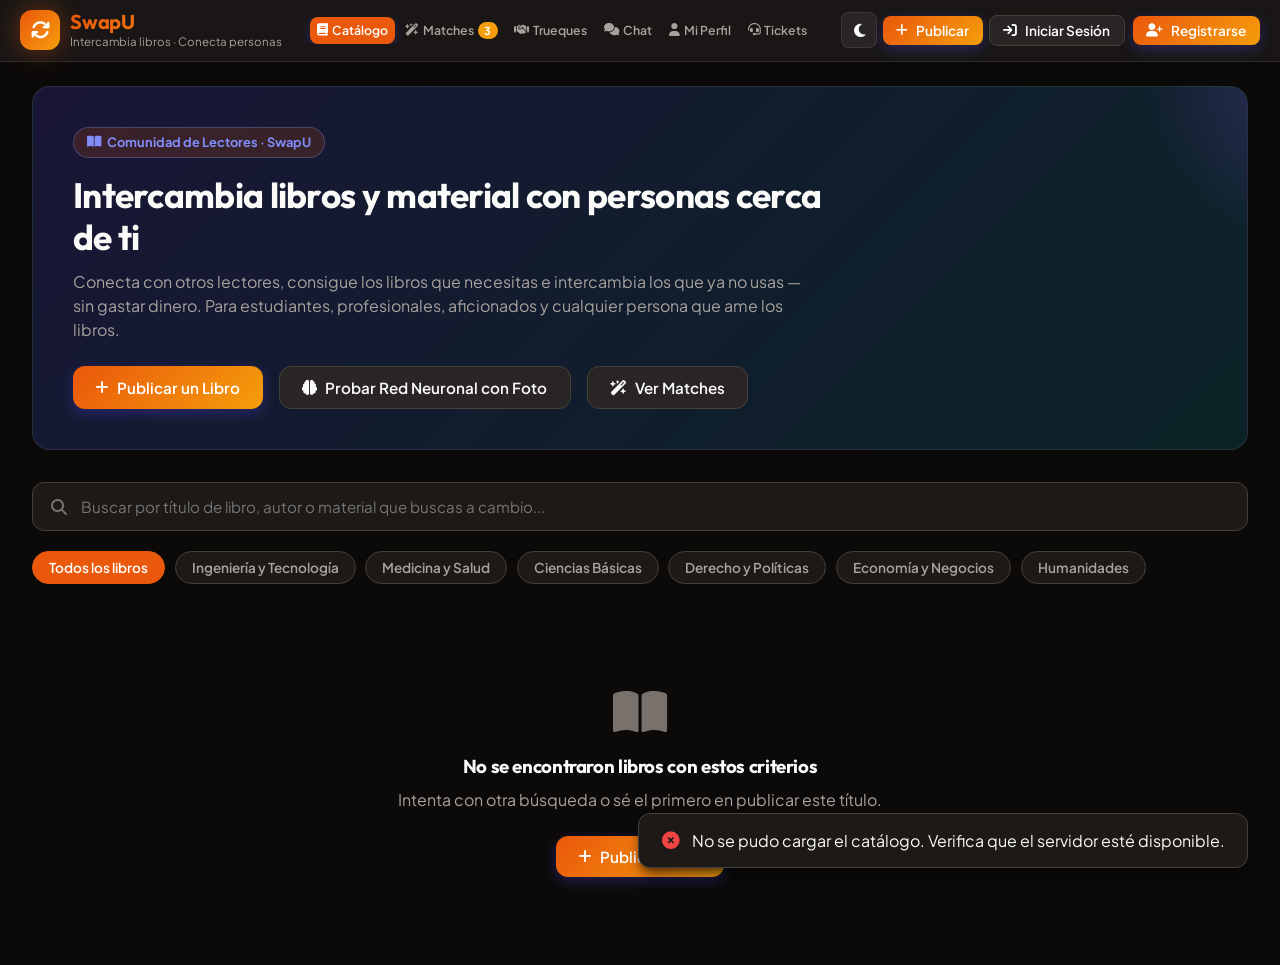
==== commit 4b579d26: "fix: seguridad, flujo completo de trueques y preparación de despliegue gratuito Seguridad - El regis" ====
--- a/frontend/index.html
+++ b/frontend/index.html
@@ -862,7 +862,7 @@
                     </div>
                     <div class="form-group">
                         <label class="form-label">Contraseña (*):</label>
-                        <input type="password" id="reg-password" class="form-control" placeholder="Mínimo 6 caracteres" required autocomplete="new-password">
+                        <input type="password" id="reg-password" class="form-control" placeholder="Mínimo 8 caracteres" minlength="8" required autocomplete="new-password">
                     </div>
                     <!-- Información Académica y Contacto (Conectada y Unificada) -->
                     <div style="background: rgba(255, 255, 255, 0.03); border: 1px solid var(--border-light); border-radius: var(--radius-md); padding: 0.9rem; margin-bottom: 1.1rem;">
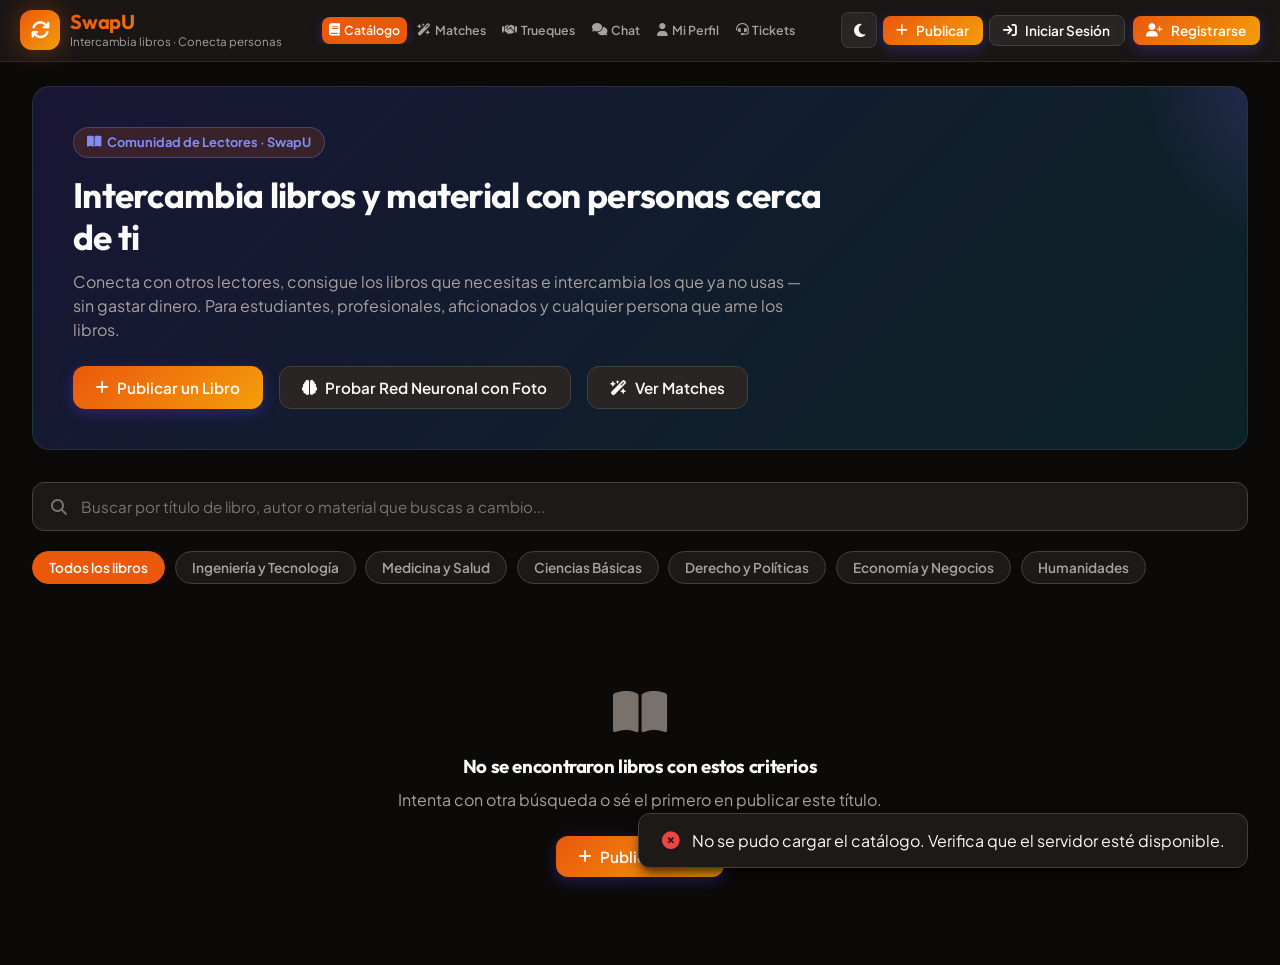
==== commit d910f750: "feat: integracion completa SwapU, endpoint resumen admin, manuales y documentacion tecnica final" ====
--- a/frontend/index.html
+++ b/frontend/index.html
@@ -42,7 +42,7 @@
                 </button>
                 <button class="nav-item" data-nav="matches" id="nav-btn-matches">
                     <i class="fa-solid fa-wand-magic-sparkles"></i> Matches
-                    <span class="nav-badge" id="matches-badge">3</span>
+                    <span class="nav-badge" id="matches-badge" style="display: none;">0</span>
                 </button>
                 <button class="nav-item" data-nav="trades" id="nav-btn-trades">
                     <i class="fa-solid fa-handshake"></i> Trueques
@@ -527,7 +527,7 @@
                             <i class="fa-solid fa-users"></i>
                         </div>
                         <div>
-                            <div style="font-size: 1.6rem; font-weight: 800;">148</div>
+                            <div id="admin-kpi-usuarios" style="font-size: 1.6rem; font-weight: 800;">—</div>
                             <div style="font-size: 0.8rem; color: var(--text-secondary);">Usuarios Registrados</div>
                         </div>
                     </div>
@@ -536,7 +536,7 @@
                             <i class="fa-solid fa-book-bookmark"></i>
                         </div>
                         <div>
-                            <div style="font-size: 1.6rem; font-weight: 800;">86</div>
+                            <div id="admin-kpi-libros" style="font-size: 1.6rem; font-weight: 800;">—</div>
                             <div style="font-size: 0.8rem; color: var(--text-secondary);">Libros en Oferta</div>
                         </div>
                     </div>
@@ -545,7 +545,7 @@
                             <i class="fa-solid fa-handshake"></i>
                         </div>
                         <div>
-                            <div style="font-size: 1.6rem; font-weight: 800;">64</div>
+                            <div id="admin-kpi-trueques" style="font-size: 1.6rem; font-weight: 800;">—</div>
                             <div style="font-size: 0.8rem; color: var(--text-secondary);">Trueques Exitosos</div>
                         </div>
                     </div>
@@ -554,7 +554,7 @@
                             <i class="fa-solid fa-star"></i>
                         </div>
                         <div>
-                            <div style="font-size: 1.6rem; font-weight: 800;">4.92 ★</div>
+                            <div id="admin-kpi-reputacion" style="font-size: 1.6rem; font-weight: 800;">—</div>
                             <div style="font-size: 0.8rem; color: var(--text-secondary);">Reputación Global</div>
                         </div>
                     </div>
